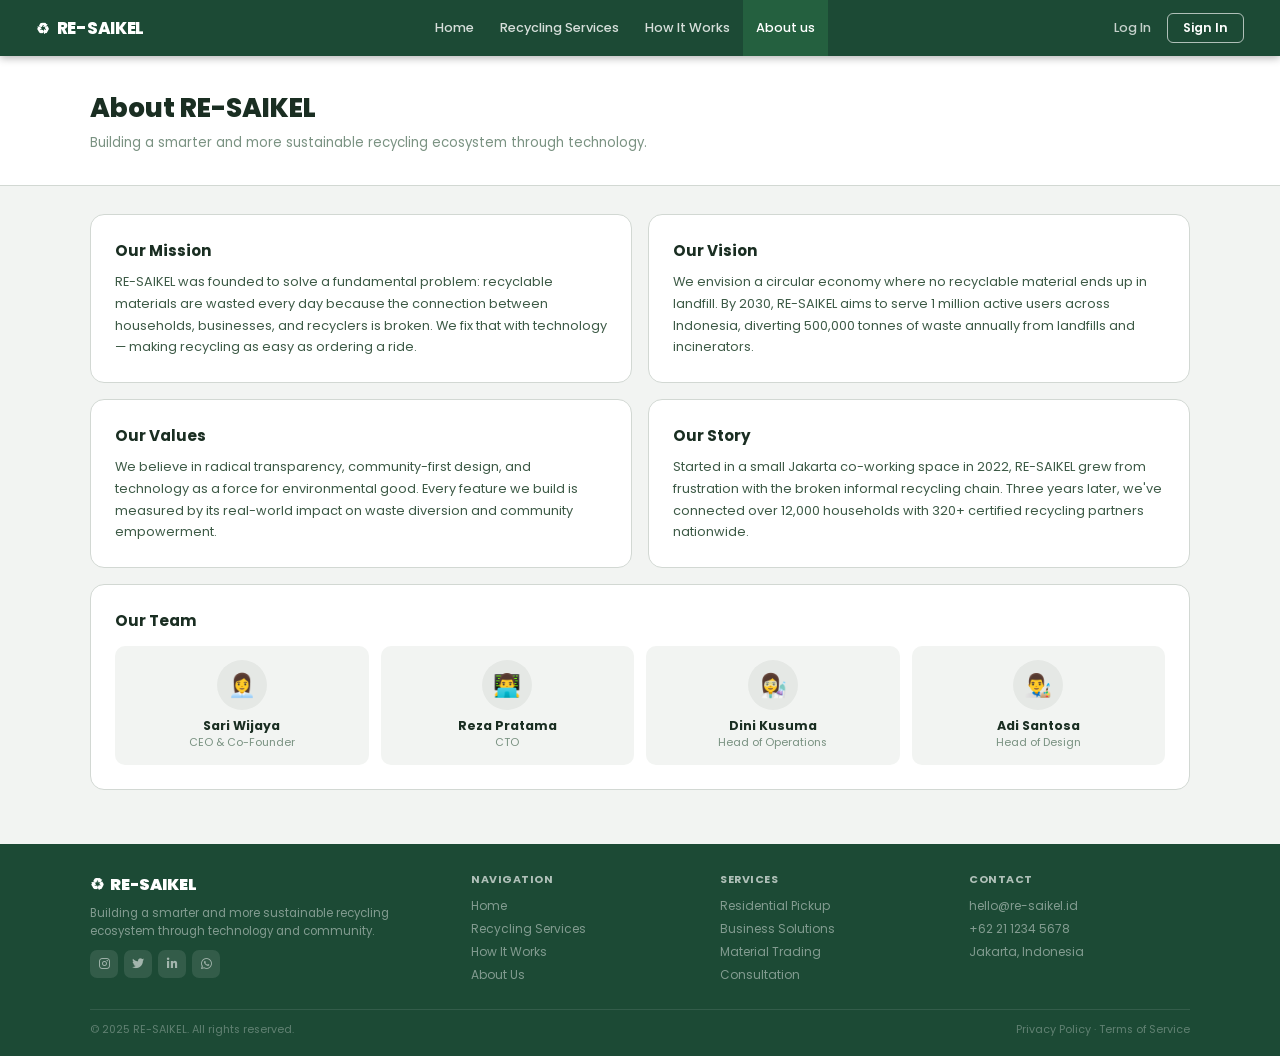
==== about.html @ 3633d8d9 "all pages" ====
<!DOCTYPE html>
<html lang="en">
<head>
  <meta charset="UTF-8">
  <meta name="viewport" content="width=device-width, initial-scale=1.0">
  <title>RE-SAIKEL – About Us</title>
  <link href="https://fonts.googleapis.com/css2?family=Poppins:wght@300;400;500;600;700;800;900&display=swap" rel="stylesheet">
  <link rel="stylesheet" href="https://cdnjs.cloudflare.com/ajax/libs/font-awesome/6.5.0/css/all.min.css">
  <link rel="stylesheet" href="style.css">
</head>
<body data-page="about">

  <nav>
    <a class="nav-brand" href="index.html"><span class="ico">♻</span> RE-SAIKEL</a>
    <div class="nav-center">
      <a href="index.html"        id="nl-home">Home</a>
      <a href="services.html"     id="nl-services">Recycling Services</a>
      <a href="how-it-works.html" id="nl-how">How It Works</a>
      <a href="about.html"        id="nl-about">About us</a>
    </div>
    <div class="nav-right">
      <a href="#" class="login">Log In</a>
      <a href="#" class="signin">Sign In</a>
    </div>
  </nav>

  <main class="page-shell">

    <div class="page-hero">
      <div class="page-hero-inner">
        <h1>About RE-SAIKEL</h1>
        <p>Building a smarter and more sustainable recycling ecosystem through technology.</p>
      </div>
    </div>

    <div style="background:var(--grey-bg);padding:28px 40px;">
      <div class="about-grid container">

        <div class="about-card sr">
          <h3>Our Mission</h3>
          <p>RE-SAIKEL was founded to solve a fundamental problem: recyclable materials are wasted every day because the connection between households, businesses, and recyclers is broken. We fix that with technology — making recycling as easy as ordering a ride.</p>
        </div>

        <div class="about-card sr">
          <h3>Our Vision</h3>
          <p>We envision a circular economy where no recyclable material ends up in landfill. By 2030, RE-SAIKEL aims to serve 1 million active users across Indonesia, diverting 500,000 tonnes of waste annually from landfills and incinerators.</p>
        </div>

        <div class="about-card sr">
          <h3>Our Values</h3>
          <p>We believe in radical transparency, community-first design, and technology as a force for environmental good. Every feature we build is measured by its real-world impact on waste diversion and community empowerment.</p>
        </div>

        <div class="about-card sr">
          <h3>Our Story</h3>
          <p>Started in a small Jakarta co-working space in 2022, RE-SAIKEL grew from frustration with the broken informal recycling chain. Three years later, we've connected over 12,000 households with 320+ certified recycling partners nationwide.</p>
        </div>

        <div class="about-card about-full sr">
          <h3>Our Team</h3>
          <div class="team-grid">
            <div class="team-card">
              <div class="team-av">👩‍💼</div>
              <div class="team-name">Sari Wijaya</div>
              <div class="team-role">CEO & Co-Founder</div>
            </div>
            <div class="team-card">
              <div class="team-av">👨‍💻</div>
              <div class="team-name">Reza Pratama</div>
              <div class="team-role">CTO</div>
            </div>
            <div class="team-card">
              <div class="team-av">👩‍🔬</div>
              <div class="team-name">Dini Kusuma</div>
              <div class="team-role">Head of Operations</div>
            </div>
            <div class="team-card">
              <div class="team-av">👨‍🎨</div>
              <div class="team-name">Adi Santosa</div>
              <div class="team-role">Head of Design</div>
            </div>
          </div>
        </div>

      </div>
    </div>

  </main>

  <footer>
    <div class="ft-inner">
      <div class="ft-brand">
        <div class="logo"><span>♻</span> RE-SAIKEL</div>
        <p>Building a smarter and more sustainable recycling ecosystem through technology and community.</p>
        <div class="ft-social">
          <a href="#"><i class="fab fa-instagram"></i></a>
          <a href="#"><i class="fab fa-twitter"></i></a>
          <a href="#"><i class="fab fa-linkedin-in"></i></a>
          <a href="#"><i class="fab fa-whatsapp"></i></a>
        </div>
      </div>
      <div class="ft-col">
        <h4>Navigation</h4>
        <a href="index.html">Home</a>
        <a href="services.html">Recycling Services</a>
        <a href="how-it-works.html">How It Works</a>
        <a href="about.html">About Us</a>
      </div>
      <div class="ft-col">
        <h4>Services</h4>
        <a href="services.html">Residential Pickup</a>
        <a href="services.html">Business Solutions</a>
        <a href="marketplace.html">Material Trading</a>
        <a href="services.html">Consultation</a>
      </div>
      <div class="ft-col">
        <h4>Contact</h4>
        <a href="#">hello@re-saikel.id</a>
        <a href="#">+62 21 1234 5678</a>
        <a href="#">Jakarta, Indonesia</a>
      </div>
    </div>
    <div class="ft-bottom">
      <span>© 2025 RE-SAIKEL. All rights reserved.</span>
      <span>Privacy Policy · Terms of Service</span>
    </div>
  </footer>

  <div class="toast" id="toast"><i class="fas fa-check-circle"></i><span id="toastTxt"></span></div>
  <script src="script.js"></script>
</body>
</html>
---- style.css ----
:root {
  --nav:         #1c4a35;
  --nav-hover:   #24603f;
  --green:       #1c5c3a;
  --green-btn:   #1c5c3a;
  --green-mid:   #2e8b57;
  --green-light: #e6f2ec;
  --white:       #ffffff;
  --grey-bg:     #f2f4f2;
  --grey-card:   #e5e8e5;
  --grey-border: #d2d8d3;
  --text:        #1a2e22;
  --text-mid:    #3d5a46;
  --text-light:  #7a9282;
  --shadow-sm:   0 1px 5px rgba(0,0,0,.07);
  --shadow-md:   0 4px 18px rgba(0,0,0,.11);
  --r:           10px;
  --r-lg:        14px;
}


* { margin: 0; padding: 0; box-sizing: border-box; }
html { scroll-behavior: smooth; }
body {
  font-family: 'Poppins', sans-serif;
  background: var(--grey-bg);
  color: var(--text);
  overflow-x: hidden;
}

nav {
  position: fixed;
  top: 0; left: 0; right: 0;
  z-index: 500;
  background: var(--nav);
  height: 56px;
  display: flex;
  align-items: center;
  padding: 0 36px;
  justify-content: space-between;
  box-shadow: 0 2px 8px rgba(0,0,0,.3);
}

.nav-brand {
  display: flex;
  align-items: center;
  gap: 8px;
  color: white;
  font-weight: 800;
  font-size: 1.05rem;
  text-decoration: none;
  letter-spacing: -.3px;
  flex-shrink: 0;
}
.nav-brand .ico { font-size: .95rem; }

.nav-center { display: flex; align-items: center; }
.nav-center a {
  color: rgba(255,255,255,.82);
  text-decoration: none;
  font-size: .8rem;
  font-weight: 500;
  padding: 0 13px;
  height: 56px;
  display: flex;
  align-items: center;
  transition: background .15s;
  white-space: nowrap;
}
.nav-center a:hover,
.nav-center a.active { background: var(--nav-hover); color: white; }

.nav-right { display: flex; align-items: center; gap: 8px; flex-shrink: 0; }
.nav-right .login {
  color: rgba(255,255,255,.75);
  font-size: .8rem;
  font-weight: 500;
  text-decoration: none;
  padding: 0 8px;
}
.nav-right .signin {
  border: 1.5px solid rgba(255,255,255,.65);
  color: white;
  padding: 5px 15px;
  border-radius: 6px;
  font-size: .78rem;
  font-weight: 600;
  text-decoration: none;
  transition: background .15s;
  cursor: pointer;
  background: transparent;
  font-family: 'Poppins', sans-serif;
}
.nav-right .signin:hover { background: rgba(255,255,255,.15); }

.page-shell {
  padding-top: 56px;
  min-height: calc(100vh - 56px);
}


.container { max-width: 1100px; margin: 0 auto; }
.section-pad { padding: 40px 40px; }
.section-pad-sm { padding: 28px 40px; }
.sec-title { font-size: 1.2rem; font-weight: 800; color: var(--text); margin-bottom: 4px; }
.sec-sub   { font-size: .8rem; color: var(--text-light); margin-bottom: 24px; }
.green-title { color: var(--green-mid); }
.text-center { text-align: center; }

.btn-dark {
  background: var(--green-btn);
  color: white;
  padding: 10px 22px;
  border-radius: 6px;
  font-weight: 700;
  font-size: .8rem;
  text-decoration: none;
  border: none;
  cursor: pointer;
  font-family: 'Poppins', sans-serif;
  transition: background .15s;
  display: inline-flex;
  align-items: center;
  gap: 7px;
}
.btn-dark:hover { background: #153d27; }

.btn-outline {
  background: transparent;
  color: var(--text);
  padding: 10px 20px;
  border-radius: 6px;
  font-weight: 600;
  font-size: .8rem;
  text-decoration: none;
  border: 1.5px solid var(--grey-border);
  cursor: pointer;
  font-family: 'Poppins', sans-serif;
  transition: border-color .15s, background .15s;
  display: inline-flex;
  align-items: center;
  gap: 7px;
}
.btn-outline:hover { border-color: var(--green-mid); background: var(--green-light); }

.sr { opacity: 0; transform: translateY(18px); transition: opacity .5s ease, transform .5s ease; }
.sr.vis { opacity: 1; transform: none; }

.page-hero {
  background: white;
  border-bottom: 1px solid var(--grey-border);
  padding: 32px 40px;
}
.page-hero-inner { max-width: 1100px; margin: 0 auto; }
.page-hero h1 { font-size: 1.65rem; font-weight: 800; color: var(--text); margin-bottom: 5px; }
.page-hero p  { font-size: .83rem; color: var(--text-light); }

.toast {
  position: fixed;
  bottom: 22px; right: 22px;
  z-index: 999;
  background: var(--green-btn);
  color: white;
  padding: 11px 16px;
  border-radius: 9px;
  font-size: .8rem;
  font-weight: 600;
  box-shadow: var(--shadow-md);
  display: flex;
  align-items: center;
  gap: 7px;
  opacity: 0;
  transform: translateY(14px);
  pointer-events: none;
  transition: .3s;
}
.toast.show { opacity: 1; transform: none; }

footer {
  background: var(--nav);
  padding: 28px 40px 18px;
}
.ft-inner {
  max-width: 1100px;
  margin: 0 auto;
  display: grid;
  grid-template-columns: 1.6fr 1fr 1fr 1fr;
  gap: 28px;
}
.ft-brand .logo {
  color: white;
  font-weight: 900;
  font-size: 1rem;
  display: flex;
  align-items: center;
  gap: 6px;
  margin-bottom: 7px;
}
.ft-brand p { font-size: .72rem; color: rgba(255,255,255,.45); line-height: 1.6; }
.ft-social { display: flex; gap: 6px; margin-top: 9px; }
.ft-social a {
  width: 28px; height: 28px;
  background: rgba(255,255,255,.1);
  border-radius: 7px;
  display: flex; align-items: center; justify-content: center;
  color: rgba(255,255,255,.55);
  text-decoration: none;
  font-size: .75rem;
  transition: .15s;
}
.ft-social a:hover { background: var(--green-mid); color: white; }
.ft-col h4 {
  color: rgba(255,255,255,.65);
  font-size: .68rem;
  font-weight: 700;
  text-transform: uppercase;
  letter-spacing: .5px;
  margin-bottom: 9px;
}
.ft-col a {
  display: block;
  color: rgba(255,255,255,.45);
  font-size: .75rem;
  text-decoration: none;
  margin-bottom: 5px;
  transition: color .15s;
}
.ft-col a:hover { color: white; }
.ft-bottom {
  max-width: 1100px;
  margin: 20px auto 0;
  border-top: 1px solid rgba(255,255,255,.1);
  padding-top: 12px;
  display: flex;
  justify-content: space-between;
  font-size: .68rem;
  color: rgba(255,255,255,.3);
}

.hero-wrap { background: white; border-bottom: 1px solid var(--grey-border); }
.hero {
  max-width: 1100px;
  margin: 0 auto;
  padding: 48px 40px;
  display: grid;
  grid-template-columns: 1fr 380px;
  gap: 48px;
  align-items: center;
}
.hero-tag {
  display: inline-block;
  background: var(--green-light);
  color: var(--green-mid);
  font-size: .68rem;
  font-weight: 700;
  letter-spacing: .7px;
  text-transform: uppercase;
  padding: 3px 11px;
  border-radius: 50px;
  margin-bottom: 12px;
}
.hero h1 {
  font-size: 2.2rem;
  font-weight: 900;
  color: var(--text);
  line-height: 1.08;
  letter-spacing: -.8px;
  margin-bottom: 11px;
}
.hero p { font-size: .86rem; color: var(--text-mid); line-height: 1.65; margin-bottom: 22px; max-width: 400px; }
.hero-btns { display: flex; gap: 10px; flex-wrap: wrap; }
.hero-img img { width: 100%; border-radius: var(--r-lg); height: 250px; object-fit: cover; display: block; box-shadow: var(--shadow-md); }

.impact-strip { background: white; border-bottom: 1px solid var(--grey-border); }
.impact-strip-inner { max-width: 1100px; margin: 0 auto; padding: 32px 40px; }
.impact-label { font-size: 1rem; font-weight: 800; color: var(--green-mid); text-align: center; margin-bottom: 24px; }
.impact-cols { display: grid; grid-template-columns: repeat(3,1fr); gap: 24px; }
.impact-item { display: flex; align-items: flex-start; gap: 12px; }
.impact-ico { font-size: 1.3rem; flex-shrink: 0; margin-top: 1px; }
.impact-item h4 { font-weight: 700; font-size: .85rem; color: var(--text); margin-bottom: 4px; }
.impact-item p  { font-size: .76rem; color: var(--text-light); line-height: 1.55; }


.stats-banner { background: var(--nav); padding: 28px 40px; }
.stats-inner { max-width: 1100px; margin: 0 auto; display: grid; grid-template-columns: repeat(4,1fr); gap: 20px; text-align: center; }
.stat-num { font-size: 1.9rem; font-weight: 900; color: white; }
.stat-lbl { font-size: .68rem; color: rgba(255,255,255,.5); letter-spacing: .5px; text-transform: uppercase; margin-top: 2px; }


.cs-wrap { max-width: 1100px; margin: 0 auto; padding: 40px 40px; }
.cs-label { font-size: 1rem; font-weight: 800; color: var(--green-mid); text-align: center; margin-bottom: 20px; }
.cs-grid { display: grid; grid-template-columns: repeat(3,1fr); gap: 14px; }
.cs-card {
  background: white;
  border: 1.5px solid var(--grey-border);
  border-radius: var(--r-lg);
  overflow: hidden;
  cursor: pointer;
  transition: box-shadow .2s, border-color .2s;
}
.cs-card:hover { box-shadow: var(--shadow-md); border-color: var(--green-mid); }
.cs-img { background: var(--grey-card); height: 100px; display: flex; align-items: center; justify-content: center; font-size: 2.6rem; }
.cs-body { padding: 14px 15px; }
.cs-body h4 { font-weight: 700; font-size: .85rem; color: var(--text); margin-bottom: 5px; }
.cs-body p  { font-size: .74rem; color: var(--text-light); line-height: 1.5; }

.hiw-preview { max-width: 1100px; margin: 0 auto; padding: 40px 40px 48px; }
.hiw-grid { display: grid; grid-template-columns: repeat(4,1fr); gap: 12px; }
.hiw-card {
  background: white;
  border: 1.5px solid var(--grey-border);
  border-radius: var(--r-lg);
  padding: 18px 14px;
  text-align: center;
  transition: box-shadow .2s;
}
.hiw-card:hover { box-shadow: var(--shadow-md); }
.hiw-num {
  width: 36px; height: 36px;
  border-radius: 50%;
  background: var(--green-btn);
  color: white;
  font-weight: 800;
  font-size: .88rem;
  display: flex; align-items: center; justify-content: center;
  margin: 0 auto 9px;
}
.hiw-card h4 { font-weight: 700; font-size: .82rem; color: var(--text); margin-bottom: 5px; }
.hiw-card p  { font-size: .73rem; color: var(--text-light); line-height: 1.5; }

.t-wrap { max-width: 1100px; margin: 0 auto; padding: 40px 40px 48px; }
.t-grid { display: grid; grid-template-columns: repeat(3,1fr); gap: 14px; }
.t-card { background: white; border: 1.5px solid var(--grey-border); border-radius: var(--r-lg); padding: 18px; }
.t-stars { color: #e8a020; font-size: .82rem; margin-bottom: 7px; }
.t-text  { font-size: .78rem; color: var(--text-mid); line-height: 1.6; margin-bottom: 12px; font-style: italic; }
.t-author { display: flex; align-items: center; gap: 9px; }
.t-av    { width: 34px; height: 34px; border-radius: 50%; background: var(--grey-card); display: flex; align-items: center; justify-content: center; font-size: .85rem; flex-shrink: 0; }
.t-name  { font-weight: 700; font-size: .78rem; color: var(--text); }
.t-role  { font-size: .68rem; color: var(--text-light); }

.svc-grid { display: grid; grid-template-columns: repeat(3,1fr); gap: 14px; }
.svc-card {
  background: white;
  border: 1.5px solid var(--grey-border);
  border-radius: var(--r-lg);
  overflow: hidden;
  transition: box-shadow .2s, border-color .2s;
}
.svc-card:hover { box-shadow: var(--shadow-md); border-color: var(--green-mid); }
.svc-img  { background: var(--grey-card); height: 110px; display: flex; align-items: center; justify-content: center; font-size: 2.8rem; }
.svc-body { padding: 16px; }
.svc-tag  {
  display: inline-block;
  background: var(--green-light);
  color: var(--green-mid);
  font-size: .62rem;
  font-weight: 700;
  padding: 2px 9px;
  border-radius: 50px;
  margin-bottom: 7px;
  letter-spacing: .3px;
  text-transform: uppercase;
}
.svc-body h4 { font-weight: 700; font-size: .88rem; color: var(--text); margin-bottom: 5px; }
.svc-body p  { font-size: .76rem; color: var(--text-light); line-height: 1.55; margin-bottom: 11px; }
.svc-price   { font-weight: 800; color: var(--green-mid); font-size: .84rem; }

.hiw-full { max-width: 760px; margin: 0 auto; }
.hiw-step {
  display: grid;
  grid-template-columns: 52px 1fr;
  gap: 18px;
  background: white;
  border-radius: var(--r-lg);
  padding: 22px;
  border: 1.5px solid var(--grey-border);
  margin-bottom: 12px;
  transition: box-shadow .2s;
}
.hiw-step:hover { box-shadow: var(--shadow-md); }
.hiw-step-n {
  width: 44px; height: 44px;
  border-radius: 50%;
  background: var(--green-btn);
  color: white;
  font-weight: 900;
  font-size: 1.1rem;
  display: flex; align-items: center; justify-content: center;
  flex-shrink: 0;
}
.hiw-step-ico  { font-size: 1.3rem; color: var(--green-mid); margin-bottom: 4px; }
.hiw-step-body h4 { font-weight: 700; font-size: .9rem; color: var(--text); margin-bottom: 6px; }
.hiw-step-body p  { font-size: .8rem; color: var(--text-light); line-height: 1.6; }

.booking-layout {
  max-width: 1100px;
  margin: 0 auto;
  padding: 28px 40px;
  display: grid;
  grid-template-columns: 1fr 310px;
  gap: 20px;
  align-items: start;
}

.b-step {
  background: white;
  border: 1.5px solid var(--grey-border);
  border-radius: var(--r-lg);
  padding: 18px 20px;
  margin-bottom: 12px;
}
.b-step-hd { display: flex; align-items: center; gap: 9px; margin-bottom: 14px; }
.b-step-n {
  width: 24px; height: 24px;
  border-radius: 50%;
  background: var(--green-btn);
  color: white;
  font-size: .7rem;
  font-weight: 800;
  display: flex; align-items: center; justify-content: center;
  flex-shrink: 0;
}
.b-step-hd h3    { font-weight: 700; font-size: .82rem; color: var(--text); text-transform: uppercase; letter-spacing: .4px; }
.b-step-hd .step-lbl { font-size: .68rem; color: var(--text-light); margin-left: 2px; }

.loc-row { display: flex; gap: 8px; align-items: center; }
.loc-input-wrap {
  flex: 1;
  display: flex; align-items: center; gap: 7px;
  background: var(--grey-bg);
  border: 1.5px solid var(--grey-border);
  border-radius: 7px;
  padding: 8px 11px;
}
.loc-input-wrap input {
  border: none; background: transparent;
  font-family: 'Poppins', sans-serif;
  font-size: .78rem; color: var(--text);
  outline: none; width: 100%;
}
.loc-input-wrap i { color: var(--text-light); font-size: .75rem; flex-shrink: 0; }
.btn-loc {
  background: var(--green-btn);
  color: white;
  padding: 8px 13px;
  border-radius: 7px;
  font-size: .72rem;
  font-weight: 600;
  border: none;
  cursor: pointer;
  font-family: 'Poppins', sans-serif;
  display: flex; align-items: center; gap: 5px;
  white-space: nowrap;
}
.btn-loc:hover { background: #153d27; }
.map-box {
  background: var(--grey-card);
  border-radius: var(--r);
  height: 120px;
  margin-top: 10px;
  display: flex; align-items: center; justify-content: center;
  font-size: 2rem; color: var(--text-light);
  border: 1px solid var(--grey-border);
  position: relative;
}
.map-pin { position: absolute; top: 50%; left: 50%; transform: translate(-50%,-60%); font-size: 1.6rem; }
.map-lbl { position: absolute; bottom: 7px; left: 10px; font-size: .65rem; color: var(--text-light); font-weight: 600; }

.wtype-grid { display: grid; grid-template-columns: repeat(3,1fr); gap: 9px; }
.wtype-card {
  background: var(--grey-bg);
  border: 2px solid var(--grey-border);
  border-radius: var(--r);
  padding: 11px 9px;
  cursor: pointer; text-align: center;
  transition: border-color .15s, background .15s;
}
.wtype-card:hover,
.wtype-card.sel { border-color: var(--green-mid); background: var(--green-light); }
.wtype-ico  { font-size: 1.5rem; margin-bottom: 5px; }
.wtype-name { font-weight: 700; font-size: .72rem; color: var(--text); margin-bottom: 2px; }
.wtype-desc { font-size: .62rem; color: var(--text-light); line-height: 1.35; }

.cal-row { display: flex; gap: 10px; }
.cal-box {
  flex: 1;
  background: var(--grey-bg);
  border: 1.5px solid var(--grey-border);
  border-radius: var(--r);
  padding: 11px;
}
.cal-hd { font-weight: 700; font-size: .76rem; color: var(--text); text-align: center; margin-bottom: 9px; text-transform: uppercase; letter-spacing: .3px; }
.cal-grid { display: grid; grid-template-columns: repeat(7,1fr); gap: 2px; text-align: center; }
.cal-dow { font-size: .59rem; color: var(--text-light); font-weight: 600; padding: 2px 0; }
.cal-day { font-size: .7rem; padding: 5px 2px; border-radius: 5px; cursor: pointer; transition: background .12s, color .12s; }
.cal-day:hover:not(.empty):not(.past) { background: var(--green-light); color: var(--green); }
.cal-day.sel   { background: var(--green-btn); color: white; font-weight: 700; }
.cal-day.today { font-weight: 700; color: var(--green-mid); }
.cal-day.past  { color: var(--grey-border); cursor: default; }
.cal-day.empty { cursor: default; }
.time-box {
  width: 120px;
  background: var(--grey-bg);
  border: 1.5px solid var(--grey-border);
  border-radius: var(--r);
  padding: 11px;
  overflow-y: auto;
  max-height: 175px;
}
.time-slot { padding: 6px 9px; border-radius: 6px; font-size: .75rem; font-weight: 500; cursor: pointer; transition: background .12s; margin-bottom: 3px; }
.time-slot:hover,
.time-slot.sel { background: var(--green-btn); color: white; }

.partner-grid { display: grid; grid-template-columns: repeat(3,1fr); gap: 9px; margin-bottom: 8px; }
.partner-card {
  background: var(--grey-card);
  border: 2px solid var(--grey-border);
  border-radius: var(--r);
  padding: 12px 9px; text-align: center; cursor: pointer;
  transition: border-color .15s, background .15s;
}
.partner-card:hover,
.partner-card.sel { border-color: var(--green-mid); background: var(--green-light); }
.partner-ico    { font-size: 1.6rem; margin-bottom: 5px; }
.partner-name   { font-weight: 700; font-size: .72rem; color: var(--text); }
.partner-rating { font-size: .64rem; color: #e8a020; margin: 2px 0; }
.partner-dist   { font-size: .62rem; color: var(--text-light); }


.sum-box {
  background: white;
  border: 1.5px solid var(--grey-border);
  border-radius: var(--r-lg);
  padding: 18px;
  position: sticky;
  top: 68px;
}
.sum-box h3 {
  font-weight: 700; font-size: .84rem; color: var(--text);
  margin-bottom: 12px; padding-bottom: 10px;
  border-bottom: 1px solid var(--grey-border);
}
.sum-row { display: flex; justify-content: space-between; align-items: flex-start; gap: 8px; margin-bottom: 8px; }
.sum-row .lbl { font-size: .72rem; color: var(--text-light); }
.sum-row .val { font-size: .72rem; font-weight: 600; color: var(--text); text-align: right; max-width: 140px; }
hr.sum-divider { border: none; border-top: 1px solid var(--grey-border); margin: 10px 0; }
.sum-total .lbl { font-weight: 700; font-size: .78rem; color: var(--text); }
.sum-total .val { font-weight: 800; font-size: .86rem; color: var(--green-mid); }
.book-btns { display: flex; flex-direction: column; gap: 7px; margin-top: 14px; }
.btn-confirm {
  background: var(--green-btn); color: white;
  padding: 10px; border-radius: 7px;
  font-weight: 700; font-size: .78rem;
  border: none; cursor: pointer;
  font-family: 'Poppins', sans-serif;
  transition: background .15s; width: 100%;
  text-transform: uppercase; letter-spacing: .3px;
}
.btn-confirm:hover { background: #153d27; }
.btn-save {
  background: transparent; color: var(--text-mid);
  padding: 8px; border-radius: 7px;
  font-weight: 600; font-size: .74rem;
  border: 1.5px solid var(--grey-border);
  cursor: pointer; font-family: 'Poppins', sans-serif;
  transition: border-color .15s; width: 100%;
  text-transform: uppercase; letter-spacing: .3px;
}
.btn-save:hover { border-color: var(--green-mid); }


.mkt-layout {
  max-width: 1100px; margin: 0 auto;
  padding: 28px 40px;
  display: grid;
  grid-template-columns: 185px 1fr;
  gap: 18px;
}
.mkt-filter {
  background: white; border: 1.5px solid var(--grey-border);
  border-radius: var(--r-lg); padding: 16px;
  align-self: start; position: sticky; top: 68px;
}
.mkt-filter h4   { font-weight: 700; font-size: .74rem; color: var(--text); text-transform: uppercase; letter-spacing: .4px; margin-bottom: 9px; }
.filter-sub      { font-size: .68rem; color: var(--text-light); font-weight: 700; text-transform: uppercase; letter-spacing: .3px; margin: 10px 0 6px; }
.filter-group label { display: flex; align-items: center; gap: 7px; font-size: .76rem; color: var(--text-mid); cursor: pointer; margin-bottom: 4px; }
.filter-group input[type=checkbox] { accent-color: var(--green-mid); }
.mkt-grid { display: grid; grid-template-columns: repeat(3,1fr); gap: 13px; }
.mkt-card { background: white; border: 1.5px solid var(--grey-border); border-radius: var(--r-lg); overflow: hidden; transition: box-shadow .2s, border-color .2s; }
.mkt-card:hover { box-shadow: var(--shadow-md); border-color: var(--green-mid); }
.mkt-img   { background: var(--grey-card); height: 110px; display: flex; align-items: center; justify-content: center; font-size: 2.8rem; position: relative; }
.mkt-badge { position: absolute; top: 8px; left: 8px; background: var(--green-btn); color: white; font-size: .58rem; font-weight: 700; padding: 2px 8px; border-radius: 50px; }
.mkt-body  { padding: 13px; }
.mkt-title { font-weight: 700; font-size: .82rem; color: var(--text); margin-bottom: 4px; }
.mkt-meta  { display: flex; align-items: center; justify-content: space-between; margin-bottom: 9px; }
.mkt-price { font-weight: 800; color: var(--green-mid); font-size: .84rem; }
.mkt-rating{ font-size: .7rem; color: #e8a020; }
.mkt-buy   { width: 100%; padding: 7px; border-radius: 6px; border: none; background: var(--green-btn); color: white; font-weight: 700; font-size: .75rem; cursor: pointer; font-family: 'Poppins', sans-serif; transition: background .15s; }
.mkt-buy:hover { background: #153d27; }


.about-grid { display: grid; grid-template-columns: 1fr 1fr; gap: 16px; max-width: 1100px; margin: 0 auto; }
.about-card { background: white; border: 1.5px solid var(--grey-border); border-radius: var(--r-lg); padding: 24px; }
.about-card h3 { font-weight: 700; font-size: .95rem; color: var(--text); margin-bottom: 9px; }
.about-card p  { font-size: .8rem; color: var(--text-mid); line-height: 1.7; }
.about-full    { grid-column: 1 / -1; }
.team-grid { display: grid; grid-template-columns: repeat(4,1fr); gap: 12px; margin-top: 14px; }
.team-card { background: var(--grey-bg); border-radius: var(--r); padding: 14px; text-align: center; }
.team-av   { width: 50px; height: 50px; border-radius: 50%; background: var(--grey-card); display: flex; align-items: center; justify-content: center; font-size: 1.4rem; margin: 0 auto 7px; }
.team-name { font-weight: 700; font-size: .78rem; color: var(--text); }
.team-role { font-size: .68rem; color: var(--text-light); }


@media (max-width: 960px) {
  .hero { grid-template-columns: 1fr; }
  .hero-img { display: none; }
  .impact-cols, .cs-grid, .hiw-grid, .t-grid { grid-template-columns: 1fr 1fr; }
  .stats-inner  { grid-template-columns: 1fr 1fr; }
  .svc-grid     { grid-template-columns: 1fr 1fr; }
  .booking-layout { grid-template-columns: 1fr; }
  .booking-sidebar { display: none; }
  .wtype-grid, .partner-grid { grid-template-columns: 1fr 1fr; }
  .mkt-layout   { grid-template-columns: 1fr; }
  .mkt-filter   { display: none; }
  .mkt-grid     { grid-template-columns: 1fr 1fr; }
  .about-grid   { grid-template-columns: 1fr; }
  .team-grid    { grid-template-columns: 1fr 1fr; }
  .ft-inner     { grid-template-columns: 1fr 1fr; }
  .ft-bottom    { flex-direction: column; gap: 4px; }
  .booking-layout, .mkt-layout { padding-left: 20px; padding-right: 20px; }
}

@media (max-width: 620px) {
  .nav-center, .nav-right { display: none; }
  .cs-grid, .impact-cols, .hiw-grid, .t-grid,
  .svc-grid, .mkt-grid    { grid-template-columns: 1fr; }
  .stats-inner            { grid-template-columns: 1fr 1fr; }
  .wtype-grid             { grid-template-columns: 1fr; }
  .cal-row                { flex-direction: column; }
  .time-box               { width: 100%; max-height: 120px; }
  .hero, .impact-strip-inner, .cs-wrap, .hiw-preview,
  .t-wrap, .page-hero, footer { padding-left: 20px; padding-right: 20px; }
}
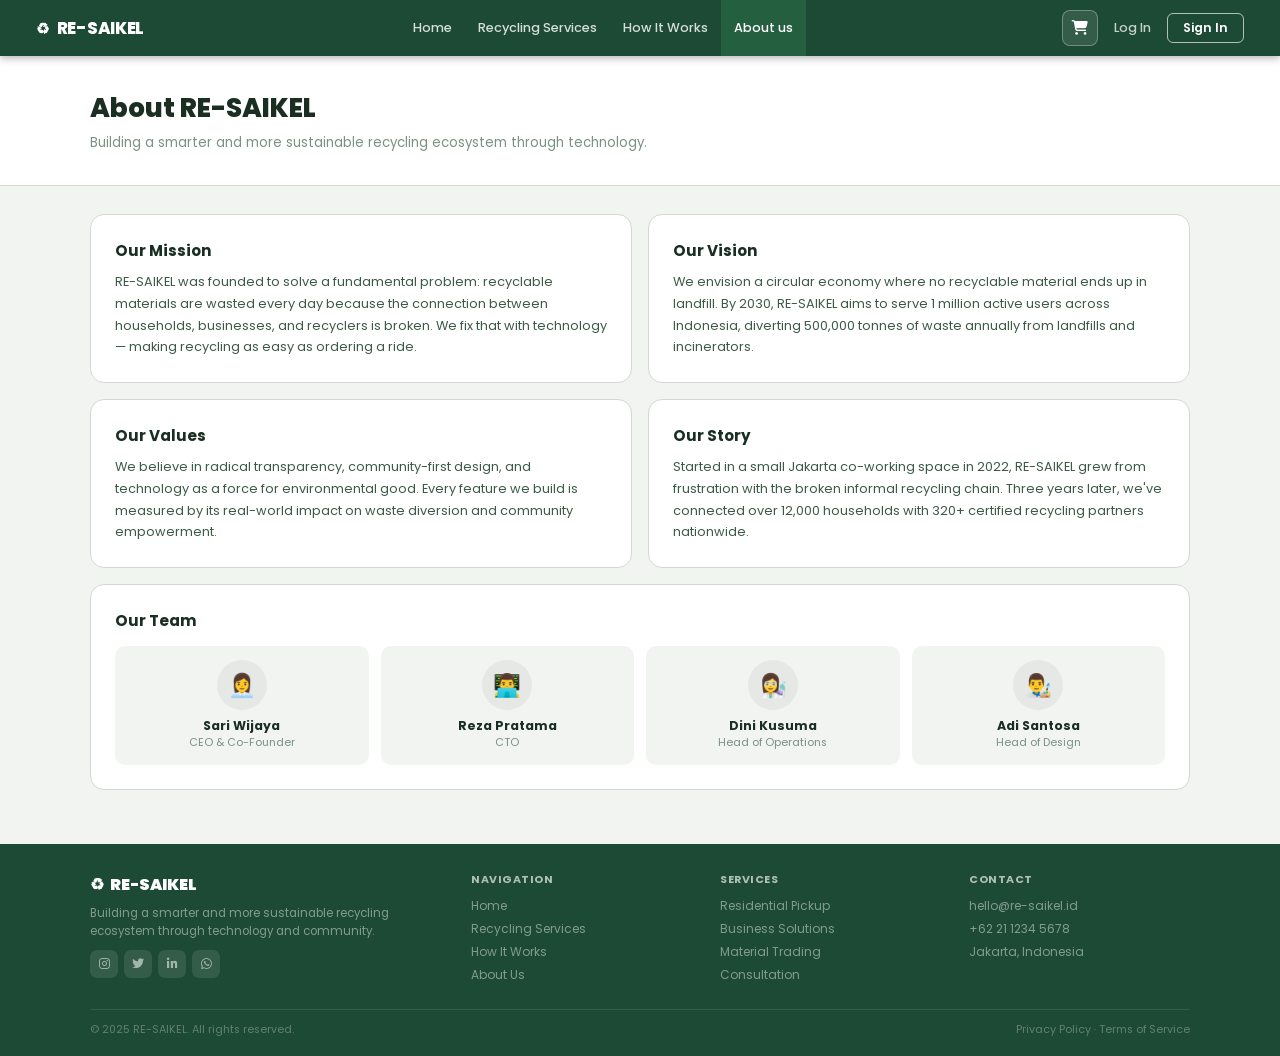
==== commit 76a69c81: "profile update, fix services" ====
--- a/about.html
+++ b/about.html
@@ -10,6 +10,7 @@
 </head>
 <body data-page="about">
 
+  <!-- ══ NAV ══ -->
   <nav>
     <a class="nav-brand" href="index.html"><span class="ico">♻</span> RE-SAIKEL</a>
     <div class="nav-center">
@@ -19,13 +20,78 @@
       <a href="about.html"        id="nl-about">About us</a>
     </div>
     <div class="nav-right">
-      <a href="#" class="login">Log In</a>
-      <a href="#" class="signin">Sign In</a>
+      <button class="nav-cart-btn" onclick="openCart()" title="View cart" aria-label="Cart">
+        <i class="fas fa-shopping-cart"></i>
+        <span class="cart-badge" id="cartBadge"></span>
+      </button>
+      <a href="#" class="login"  id="nav-login-btn"  onclick="openLogin();return false;">Log In</a>
+      <a href="#" class="signin" id="nav-signin-btn" onclick="openLogin();return false;">Sign In</a>
+      <div class="nav-user-chip" id="nav-user-chip" style="display:none;">
+        <a href="profile.html" style="text-decoration:none;display:flex;align-items:center;gap:7px;">
+          <div class="nav-user-avatar" id="nav-user-avatar">👤</div>
+          <span class="nav-user-name" id="nav-user-name">User</span>
+        </a>
+        <button class="nav-logout-btn" onclick="logout()">Logout</button>
+      </div>
     </div>
   </nav>
 
+  <!-- ══ LOGIN MODAL ══ -->
+  <div class="modal-overlay" id="loginModal" onclick="if(event.target===this)closeLogin()">
+    <div class="login-modal">
+      <div class="lm-header">
+        <div class="brand"><span>♻</span> RE-SAIKEL</div>
+        <button class="lm-close" onclick="closeLogin()">✕</button>
+      </div>
+      <div class="lm-body">
+        <div class="lm-title">Welcome back</div>
+        <div class="lm-sub">Sign in to access your cart and bookings.</div>
+        <form onsubmit="submitLogin(event)">
+          <div class="lm-field">
+            <label>Email address</label>
+            <input type="email" id="loginEmail" placeholder="you@example.com" autocomplete="email">
+          </div>
+          <div class="lm-field">
+            <label>Password</label>
+            <input type="password" id="loginPassword" placeholder="••••••••" autocomplete="current-password">
+          </div>
+          <div class="lm-error" id="loginError"></div>
+          <button type="submit" class="lm-submit">LOG IN</button>
+        </form>
+        <div class="lm-hint">
+          <strong>Test accounts:</strong><br>
+          dewi@resaikel.id / dewi123<br>
+          budi@resaikel.id / budi123<br>
+          admin@resaikel.id / admin123
+        </div>
+      </div>
+    </div>
+  </div>
+
+  <!-- ══ CART MODAL ══ -->
+  <div class="modal-overlay" id="cartModal" onclick="if(event.target===this)closeCart()">
+    <div class="cart-modal">
+      <div class="cm-header">
+        <div class="cm-title"><i class="fas fa-shopping-cart"></i> Your Cart</div>
+        <button class="cm-close" onclick="closeCart()">✕</button>
+      </div>
+      <div class="cm-body" id="cartItems"></div>
+      <div class="cm-footer">
+        <div class="cm-total-row">
+          <span class="cm-total-lbl">Total</span>
+          <span class="cm-total-val" id="cartTotal">Rp 0</span>
+        </div>
+        <div class="cm-actions">
+          <button class="cm-clear"    onclick="clearCart()">Clear Cart</button>
+          <button class="cm-checkout" onclick="checkoutCart()">Checkout →</button>
+        </div>
+      </div>
+    </div>
+  </div>
+
   <main class="page-shell">
 
+    <!-- Page Hero -->
     <div class="page-hero">
       <div class="page-hero-inner">
         <h1>About RE-SAIKEL</h1>
@@ -33,6 +99,7 @@
       </div>
     </div>
 
+    <!-- About Content -->
     <div style="background:var(--grey-bg);padding:28px 40px;">
       <div class="about-grid container">
 
@@ -62,7 +129,7 @@
             <div class="team-card">
               <div class="team-av">👩‍💼</div>
               <div class="team-name">Sari Wijaya</div>
-              <div class="team-role">CEO & Co-Founder</div>
+              <div class="team-role">CEO &amp; Co-Founder</div>
             </div>
             <div class="team-card">
               <div class="team-av">👨‍💻</div>
@@ -87,6 +154,7 @@
 
   </main>
 
+  <!-- ══ FOOTER ══ -->
   <footer>
     <div class="ft-inner">
       <div class="ft-brand">
@@ -129,4 +197,4 @@
   <div class="toast" id="toast"><i class="fas fa-check-circle"></i><span id="toastTxt"></span></div>
   <script src="script.js"></script>
 </body>
-</html>+</html>
--- a/style.css
+++ b/style.css
@@ -1,3 +1,9 @@
+/* ============================================================
+   RE-SAIKEL — style.css
+   Global styles, layout tokens, components, and page-specific
+   ============================================================ */
+
+/* ── DESIGN TOKENS ── */
 :root {
   --nav:         #1c4a35;
   --nav-hover:   #24603f;
@@ -18,7 +24,7 @@
   --r-lg:        14px;
 }
 
-
+/* ── RESET & BASE ── */
 * { margin: 0; padding: 0; box-sizing: border-box; }
 html { scroll-behavior: smooth; }
 body {
@@ -28,6 +34,7 @@
   overflow-x: hidden;
 }
 
+/* ── NAVIGATION ── */
 nav {
   position: fixed;
   top: 0; left: 0; right: 0;
@@ -93,12 +100,13 @@
 }
 .nav-right .signin:hover { background: rgba(255,255,255,.15); }
 
+/* ── PAGE SHELL ── */
 .page-shell {
   padding-top: 56px;
   min-height: calc(100vh - 56px);
 }
 
-
+/* ── LAYOUT UTILITIES ── */
 .container { max-width: 1100px; margin: 0 auto; }
 .section-pad { padding: 40px 40px; }
 .section-pad-sm { padding: 28px 40px; }
@@ -107,6 +115,7 @@
 .green-title { color: var(--green-mid); }
 .text-center { text-align: center; }
 
+/* ── BUTTONS ── */
 .btn-dark {
   background: var(--green-btn);
   color: white;
@@ -143,9 +152,11 @@
 }
 .btn-outline:hover { border-color: var(--green-mid); background: var(--green-light); }
 
+/* ── SCROLL REVEAL ── */
 .sr { opacity: 0; transform: translateY(18px); transition: opacity .5s ease, transform .5s ease; }
 .sr.vis { opacity: 1; transform: none; }
 
+/* ── PAGE HERO (inner pages) ── */
 .page-hero {
   background: white;
   border-bottom: 1px solid var(--grey-border);
@@ -155,6 +166,7 @@
 .page-hero h1 { font-size: 1.65rem; font-weight: 800; color: var(--text); margin-bottom: 5px; }
 .page-hero p  { font-size: .83rem; color: var(--text-light); }
 
+/* ── TOAST ── */
 .toast {
   position: fixed;
   bottom: 22px; right: 22px;
@@ -176,6 +188,7 @@
 }
 .toast.show { opacity: 1; transform: none; }
 
+/* ── FOOTER ── */
 footer {
   background: var(--nav);
   padding: 28px 40px 18px;
@@ -237,6 +250,11 @@
   color: rgba(255,255,255,.3);
 }
 
+/* ══════════════════════════════════════
+   HOME PAGE
+══════════════════════════════════════ */
+
+/* Hero */
 .hero-wrap { background: white; border-bottom: 1px solid var(--grey-border); }
 .hero {
   max-width: 1100px;
@@ -271,6 +289,7 @@
 .hero-btns { display: flex; gap: 10px; flex-wrap: wrap; }
 .hero-img img { width: 100%; border-radius: var(--r-lg); height: 250px; object-fit: cover; display: block; box-shadow: var(--shadow-md); }
 
+/* Impact strip */
 .impact-strip { background: white; border-bottom: 1px solid var(--grey-border); }
 .impact-strip-inner { max-width: 1100px; margin: 0 auto; padding: 32px 40px; }
 .impact-label { font-size: 1rem; font-weight: 800; color: var(--green-mid); text-align: center; margin-bottom: 24px; }
@@ -280,13 +299,13 @@
 .impact-item h4 { font-weight: 700; font-size: .85rem; color: var(--text); margin-bottom: 4px; }
 .impact-item p  { font-size: .76rem; color: var(--text-light); line-height: 1.55; }
 
-
+/* Stats banner */
 .stats-banner { background: var(--nav); padding: 28px 40px; }
 .stats-inner { max-width: 1100px; margin: 0 auto; display: grid; grid-template-columns: repeat(4,1fr); gap: 20px; text-align: center; }
 .stat-num { font-size: 1.9rem; font-weight: 900; color: white; }
 .stat-lbl { font-size: .68rem; color: rgba(255,255,255,.5); letter-spacing: .5px; text-transform: uppercase; margin-top: 2px; }
 
-
+/* Core services */
 .cs-wrap { max-width: 1100px; margin: 0 auto; padding: 40px 40px; }
 .cs-label { font-size: 1rem; font-weight: 800; color: var(--green-mid); text-align: center; margin-bottom: 20px; }
 .cs-grid { display: grid; grid-template-columns: repeat(3,1fr); gap: 14px; }
@@ -304,6 +323,7 @@
 .cs-body h4 { font-weight: 700; font-size: .85rem; color: var(--text); margin-bottom: 5px; }
 .cs-body p  { font-size: .74rem; color: var(--text-light); line-height: 1.5; }
 
+/* How It Works preview */
 .hiw-preview { max-width: 1100px; margin: 0 auto; padding: 40px 40px 48px; }
 .hiw-grid { display: grid; grid-template-columns: repeat(4,1fr); gap: 12px; }
 .hiw-card {
@@ -328,6 +348,7 @@
 .hiw-card h4 { font-weight: 700; font-size: .82rem; color: var(--text); margin-bottom: 5px; }
 .hiw-card p  { font-size: .73rem; color: var(--text-light); line-height: 1.5; }
 
+/* Testimonials */
 .t-wrap { max-width: 1100px; margin: 0 auto; padding: 40px 40px 48px; }
 .t-grid { display: grid; grid-template-columns: repeat(3,1fr); gap: 14px; }
 .t-card { background: white; border: 1.5px solid var(--grey-border); border-radius: var(--r-lg); padding: 18px; }
@@ -338,6 +359,9 @@
 .t-name  { font-weight: 700; font-size: .78rem; color: var(--text); }
 .t-role  { font-size: .68rem; color: var(--text-light); }
 
+/* ══════════════════════════════════════
+   SERVICES PAGE
+══════════════════════════════════════ */
 .svc-grid { display: grid; grid-template-columns: repeat(3,1fr); gap: 14px; }
 .svc-card {
   background: white;
@@ -365,6 +389,9 @@
 .svc-body p  { font-size: .76rem; color: var(--text-light); line-height: 1.55; margin-bottom: 11px; }
 .svc-price   { font-weight: 800; color: var(--green-mid); font-size: .84rem; }
 
+/* ══════════════════════════════════════
+   HOW IT WORKS PAGE
+══════════════════════════════════════ */
 .hiw-full { max-width: 760px; margin: 0 auto; }
 .hiw-step {
   display: grid;
@@ -392,6 +419,9 @@
 .hiw-step-body h4 { font-weight: 700; font-size: .9rem; color: var(--text); margin-bottom: 6px; }
 .hiw-step-body p  { font-size: .8rem; color: var(--text-light); line-height: 1.6; }
 
+/* ══════════════════════════════════════
+   BOOKING PAGE
+══════════════════════════════════════ */
 .booking-layout {
   max-width: 1100px;
   margin: 0 auto;
@@ -402,6 +432,7 @@
   align-items: start;
 }
 
+/* Step cards */
 .b-step {
   background: white;
   border: 1.5px solid var(--grey-border);
@@ -423,6 +454,7 @@
 .b-step-hd h3    { font-weight: 700; font-size: .82rem; color: var(--text); text-transform: uppercase; letter-spacing: .4px; }
 .b-step-hd .step-lbl { font-size: .68rem; color: var(--text-light); margin-left: 2px; }
 
+/* Location */
 .loc-row { display: flex; gap: 8px; align-items: center; }
 .loc-input-wrap {
   flex: 1;
@@ -466,6 +498,7 @@
 .map-pin { position: absolute; top: 50%; left: 50%; transform: translate(-50%,-60%); font-size: 1.6rem; }
 .map-lbl { position: absolute; bottom: 7px; left: 10px; font-size: .65rem; color: var(--text-light); font-weight: 600; }
 
+/* Waste types */
 .wtype-grid { display: grid; grid-template-columns: repeat(3,1fr); gap: 9px; }
 .wtype-card {
   background: var(--grey-bg);
@@ -481,6 +514,7 @@
 .wtype-name { font-weight: 700; font-size: .72rem; color: var(--text); margin-bottom: 2px; }
 .wtype-desc { font-size: .62rem; color: var(--text-light); line-height: 1.35; }
 
+/* Calendar */
 .cal-row { display: flex; gap: 10px; }
 .cal-box {
   flex: 1;
@@ -511,6 +545,7 @@
 .time-slot:hover,
 .time-slot.sel { background: var(--green-btn); color: white; }
 
+/* Partners */
 .partner-grid { display: grid; grid-template-columns: repeat(3,1fr); gap: 9px; margin-bottom: 8px; }
 .partner-card {
   background: var(--grey-card);
@@ -526,7 +561,7 @@
 .partner-rating { font-size: .64rem; color: #e8a020; margin: 2px 0; }
 .partner-dist   { font-size: .62rem; color: var(--text-light); }
 
-
+/* Booking summary sidebar */
 .sum-box {
   background: white;
   border: 1.5px solid var(--grey-border);
@@ -568,7 +603,9 @@
 }
 .btn-save:hover { border-color: var(--green-mid); }
 
-
+/* ══════════════════════════════════════
+   MARKETPLACE PAGE
+══════════════════════════════════════ */
 .mkt-layout {
   max-width: 1100px; margin: 0 auto;
   padding: 28px 40px;
@@ -598,7 +635,9 @@
 .mkt-buy   { width: 100%; padding: 7px; border-radius: 6px; border: none; background: var(--green-btn); color: white; font-weight: 700; font-size: .75rem; cursor: pointer; font-family: 'Poppins', sans-serif; transition: background .15s; }
 .mkt-buy:hover { background: #153d27; }
 
-
+/* ══════════════════════════════════════
+   ABOUT PAGE
+══════════════════════════════════════ */
 .about-grid { display: grid; grid-template-columns: 1fr 1fr; gap: 16px; max-width: 1100px; margin: 0 auto; }
 .about-card { background: white; border: 1.5px solid var(--grey-border); border-radius: var(--r-lg); padding: 24px; }
 .about-card h3 { font-weight: 700; font-size: .95rem; color: var(--text); margin-bottom: 9px; }
@@ -610,7 +649,9 @@
 .team-name { font-weight: 700; font-size: .78rem; color: var(--text); }
 .team-role { font-size: .68rem; color: var(--text-light); }
 
-
+/* ══════════════════════════════════════
+   RESPONSIVE
+══════════════════════════════════════ */
 @media (max-width: 960px) {
   .hero { grid-template-columns: 1fr; }
   .hero-img { display: none; }
@@ -640,4 +681,516 @@
   .time-box               { width: 100%; max-height: 120px; }
   .hero, .impact-strip-inner, .cs-wrap, .hiw-preview,
   .t-wrap, .page-hero, footer { padding-left: 20px; padding-right: 20px; }
-}+}
+
+/* ══════════════════════════════════════
+   AUTH & CART — added styles
+══════════════════════════════════════ */
+
+/* ── Nav: Cart Icon ── */
+.nav-cart-btn {
+  position: relative;
+  display: flex;
+  align-items: center;
+  justify-content: center;
+  width: 36px; height: 36px;
+  background: rgba(255,255,255,.1);
+  border: 1.5px solid rgba(255,255,255,.3);
+  border-radius: 8px;
+  color: white;
+  font-size: .9rem;
+  cursor: pointer;
+  transition: background .15s;
+  text-decoration: none;
+  flex-shrink: 0;
+}
+.nav-cart-btn:hover { background: rgba(255,255,255,.2); }
+.cart-badge {
+  position: absolute;
+  top: -6px; right: -6px;
+  background: #e8a020;
+  color: white;
+  font-size: .55rem;
+  font-weight: 800;
+  min-width: 16px; height: 16px;
+  border-radius: 8px;
+  display: none;
+  align-items: center;
+  justify-content: center;
+  padding: 0 3px;
+  line-height: 1;
+}
+
+/* ── Nav: User chip ── */
+.nav-user-chip {
+  display: none;
+  align-items: center;
+  gap: 7px;
+  background: rgba(255,255,255,.1);
+  border: 1.5px solid rgba(255,255,255,.25);
+  border-radius: 8px;
+  padding: 4px 10px 4px 6px;
+  cursor: pointer;
+  position: relative;
+}
+.nav-user-chip:hover { background: rgba(255,255,255,.18); }
+.nav-user-avatar {
+  width: 24px; height: 24px;
+  border-radius: 50%;
+  background: var(--green-mid);
+  display: flex; align-items: center; justify-content: center;
+  font-size: .75rem;
+}
+.nav-user-name { color: white; font-size: .78rem; font-weight: 600; }
+.nav-logout-btn {
+  background: rgba(255,255,255,.12);
+  border: none;
+  color: rgba(255,255,255,.7);
+  font-size: .65rem;
+  font-weight: 700;
+  padding: 2px 6px;
+  border-radius: 4px;
+  cursor: pointer;
+  font-family: 'Poppins', sans-serif;
+  text-transform: uppercase;
+  letter-spacing: .3px;
+  transition: background .15s;
+}
+.nav-logout-btn:hover { background: rgba(255,80,80,.3); color: white; }
+
+/* ── MODAL OVERLAY ── */
+.modal-overlay {
+  position: fixed;
+  inset: 0;
+  background: rgba(15,30,20,.55);
+  backdrop-filter: blur(4px);
+  z-index: 800;
+  display: none;
+  align-items: center;
+  justify-content: center;
+}
+.modal-overlay.open { display: flex; }
+
+/* ── LOGIN MODAL ── */
+.login-modal {
+  background: white;
+  border-radius: var(--r-lg);
+  width: 100%;
+  max-width: 380px;
+  box-shadow: 0 20px 60px rgba(0,0,0,.25);
+  overflow: hidden;
+  animation: modalIn .25s ease;
+}
+@keyframes modalIn {
+  from { opacity: 0; transform: translateY(-20px) scale(.97); }
+  to   { opacity: 1; transform: none; }
+}
+.lm-header {
+  background: var(--nav);
+  padding: 22px 24px 18px;
+  display: flex;
+  align-items: center;
+  justify-content: space-between;
+}
+.lm-header .brand { color: white; font-weight: 800; font-size: 1rem; display: flex; align-items: center; gap: 7px; }
+.lm-close {
+  background: rgba(255,255,255,.1);
+  border: none; cursor: pointer;
+  color: white; font-size: 1rem;
+  width: 28px; height: 28px;
+  border-radius: 6px;
+  display: flex; align-items: center; justify-content: center;
+  transition: background .15s;
+}
+.lm-close:hover { background: rgba(255,255,255,.25); }
+.lm-body { padding: 24px; }
+.lm-title { font-weight: 800; font-size: 1.05rem; color: var(--text); margin-bottom: 4px; }
+.lm-sub   { font-size: .76rem; color: var(--text-light); margin-bottom: 20px; }
+.lm-hint  { font-size: .72rem; color: var(--text-light); margin-top: 14px; background: var(--grey-bg); padding: 10px 12px; border-radius: 8px; line-height: 1.6; }
+.lm-hint strong { color: var(--text-mid); }
+.lm-field { margin-bottom: 14px; }
+.lm-field label { display: block; font-size: .75rem; font-weight: 600; color: var(--text-mid); margin-bottom: 5px; }
+.lm-field input {
+  width: 100%;
+  padding: 10px 12px;
+  border: 1.5px solid var(--grey-border);
+  border-radius: 8px;
+  font-family: 'Poppins', sans-serif;
+  font-size: .82rem;
+  color: var(--text);
+  outline: none;
+  transition: border-color .15s;
+}
+.lm-field input:focus { border-color: var(--green-mid); }
+.lm-error { font-size: .74rem; color: #c0392b; margin-bottom: 12px; min-height: 18px; font-weight: 600; }
+.lm-submit {
+  width: 100%;
+  background: var(--green-btn);
+  color: white;
+  padding: 11px;
+  border: none;
+  border-radius: 8px;
+  font-weight: 700;
+  font-size: .85rem;
+  cursor: pointer;
+  font-family: 'Poppins', sans-serif;
+  transition: background .15s;
+}
+.lm-submit:hover { background: #153d27; }
+
+/* ── CART MODAL ── */
+.cart-modal {
+  background: white;
+  border-radius: var(--r-lg);
+  width: 100%;
+  max-width: 440px;
+  max-height: 90vh;
+  display: flex;
+  flex-direction: column;
+  box-shadow: 0 20px 60px rgba(0,0,0,.25);
+  overflow: hidden;
+  animation: modalIn .25s ease;
+}
+.cm-header {
+  background: var(--nav);
+  padding: 18px 20px;
+  display: flex;
+  align-items: center;
+  justify-content: space-between;
+  flex-shrink: 0;
+}
+.cm-header .cm-title { color: white; font-weight: 800; font-size: .95rem; display: flex; align-items: center; gap: 8px; }
+.cm-close {
+  background: rgba(255,255,255,.1);
+  border: none; cursor: pointer;
+  color: white; font-size: 1rem;
+  width: 28px; height: 28px;
+  border-radius: 6px;
+  display: flex; align-items: center; justify-content: center;
+  transition: background .15s;
+}
+.cm-close:hover { background: rgba(255,255,255,.25); }
+.cm-body {
+  flex: 1;
+  overflow-y: auto;
+  padding: 14px 18px;
+}
+.cart-item {
+  display: flex;
+  align-items: center;
+  gap: 12px;
+  padding: 11px 0;
+  border-bottom: 1px solid var(--grey-border);
+}
+.ci-ico   { font-size: 1.8rem; flex-shrink: 0; width: 40px; text-align: center; }
+.ci-info  { flex: 1; }
+.ci-name  { font-weight: 700; font-size: .82rem; color: var(--text); margin-bottom: 3px; }
+.ci-price { font-size: .74rem; color: var(--green-mid); font-weight: 600; }
+.ci-qty   {
+  display: flex; align-items: center; gap: 6px;
+  background: var(--grey-bg);
+  border: 1.5px solid var(--grey-border);
+  border-radius: 7px;
+  padding: 3px 6px;
+}
+.ci-qty button {
+  background: none; border: none; cursor: pointer;
+  font-size: .95rem; font-weight: 700;
+  color: var(--text-mid); width: 20px;
+  line-height: 1; padding: 0;
+  transition: color .15s;
+}
+.ci-qty button:hover { color: var(--green-btn); }
+.ci-qty span { font-size: .8rem; font-weight: 700; color: var(--text); min-width: 16px; text-align: center; }
+.ci-remove {
+  background: none; border: none; cursor: pointer;
+  color: var(--grey-border); font-size: .8rem;
+  width: 24px; height: 24px;
+  border-radius: 5px;
+  display: flex; align-items: center; justify-content: center;
+  transition: color .15s, background .15s;
+  flex-shrink: 0;
+}
+.ci-remove:hover { color: #c0392b; background: #fde; }
+.cart-empty { text-align: center; padding: 32px 20px; color: var(--text-light); font-size: .85rem; }
+.cm-footer {
+  border-top: 1px solid var(--grey-border);
+  padding: 14px 18px;
+  flex-shrink: 0;
+  background: white;
+}
+.cm-total-row {
+  display: flex; justify-content: space-between; align-items: center;
+  margin-bottom: 12px;
+}
+.cm-total-lbl  { font-size: .8rem; color: var(--text-light); font-weight: 600; }
+.cm-total-val  { font-size: 1rem; font-weight: 900; color: var(--text); }
+.cm-actions    { display: flex; gap: 8px; }
+.cm-clear {
+  background: transparent; color: var(--text-mid);
+  border: 1.5px solid var(--grey-border);
+  padding: 9px 14px; border-radius: 7px;
+  font-size: .74rem; font-weight: 600;
+  cursor: pointer; font-family: 'Poppins', sans-serif;
+  transition: border-color .15s;
+  white-space: nowrap;
+}
+.cm-clear:hover { border-color: #c0392b; color: #c0392b; }
+.cm-checkout {
+  flex: 1;
+  background: var(--green-btn); color: white;
+  border: none; padding: 9px;
+  border-radius: 7px;
+  font-size: .78rem; font-weight: 700;
+  cursor: pointer; font-family: 'Poppins', sans-serif;
+  transition: background .15s;
+  text-transform: uppercase; letter-spacing: .3px;
+}
+.cm-checkout:hover { background: #153d27; }
+
+@media (max-width: 480px) {
+  .login-modal, .cart-modal { margin: 0 12px; }
+}
+
+    .profile-hero {
+      background: linear-gradient(135deg, var(--nav) 0%, #24603f 60%, #2e8b57 100%);
+      padding: 48px 40px 80px;
+      position: relative;
+      overflow: hidden;
+    }
+    .profile-hero::before {
+      content: '';
+      position: absolute;
+      top: -40px; right: -40px;
+      width: 220px; height: 220px;
+      background: rgba(255,255,255,.04);
+      border-radius: 50%;
+    }
+    .profile-hero::after {
+      content: '';
+      position: absolute;
+      bottom: -60px; left: -30px;
+      width: 180px; height: 180px;
+      background: rgba(255,255,255,.04);
+      border-radius: 50%;
+    }
+    .ph-inner { max-width: 1100px; margin: 0 auto; position: relative; z-index: 1; }
+    .ph-top   { display: flex; align-items: center; gap: 20px; margin-bottom: 28px; }
+    .ph-avatar {
+      width: 72px; height: 72px; border-radius: 50%;
+      background: rgba(255,255,255,.15);
+      border: 3px solid rgba(255,255,255,.4);
+      display: flex; align-items: center; justify-content: center;
+      font-size: 2.2rem; flex-shrink: 0;
+    }
+    .ph-info {}
+    .ph-name  { font-size: 1.4rem; font-weight: 800; color: white; margin-bottom: 3px; }
+    .ph-email { font-size: .78rem; color: rgba(255,255,255,.6); margin-bottom: 5px; }
+    .ph-since { font-size: .7rem; color: rgba(255,255,255,.45); }
+    .ph-badge {
+      display: inline-block;
+      background: rgba(0,200,83,.25);
+      border: 1px solid rgba(0,200,83,.4);
+      color: #5dff9f;
+      font-size: .65rem; font-weight: 700;
+      padding: 3px 10px; border-radius: 50px;
+      letter-spacing: .5px; text-transform: uppercase;
+      margin-top: 4px;
+    }
+    .ph-edit-btn {
+      margin-left: auto;
+      background: rgba(255,255,255,.1);
+      border: 1.5px solid rgba(255,255,255,.25);
+      color: white; font-size: .76rem; font-weight: 600;
+      padding: 7px 14px; border-radius: 8px;
+      cursor: pointer; font-family: 'Poppins', sans-serif;
+      flex-shrink: 0;
+    }
+
+    /* Stat cards that overlap the hero */
+    .stat-cards-wrap {
+      max-width: 1100px;
+      margin: -52px auto 0;
+      padding: 0 40px;
+      position: relative;
+      z-index: 10;
+    }
+    .stat-cards {
+      display: grid;
+      grid-template-columns: repeat(4, 1fr);
+      gap: 14px;
+    }
+    .stat-card {
+      background: white;
+      border: 1.5px solid var(--grey-border);
+      border-radius: var(--r-lg);
+      padding: 18px 16px;
+      text-align: center;
+      box-shadow: var(--shadow-md);
+      transition: transform .2s;
+    }
+    .stat-card:hover { transform: translateY(-3px); }
+    .stat-card-ico {
+      width: 42px; height: 42px; border-radius: 12px;
+      background: var(--green-light);
+      display: flex; align-items: center; justify-content: center;
+      font-size: 1.2rem;
+      margin: 0 auto 10px;
+    }
+    .stat-card-val  { font-size: 1.6rem; font-weight: 900; color: var(--text); line-height: 1; margin-bottom: 4px; }
+    .stat-card-lbl  { font-size: .7rem; color: var(--text-light); font-weight: 500; }
+    .stat-card-sub  { font-size: .65rem; color: var(--green-mid); font-weight: 700; margin-top: 2px; }
+
+    /* Points wallet */
+    .points-wallet {
+      background: linear-gradient(135deg, #1c5c3a, #2e8b57);
+      border-radius: var(--r-lg);
+      padding: 20px 22px;
+      color: white;
+      display: flex; align-items: center; justify-content: space-between;
+      box-shadow: var(--shadow-md);
+      margin-bottom: 16px;
+    }
+    .pw-left {}
+    .pw-label { font-size: .72rem; color: rgba(255,255,255,.6); margin-bottom: 4px; text-transform: uppercase; letter-spacing: .5px; }
+    .pw-points { font-size: 2.2rem; font-weight: 900; line-height: 1; }
+    .pw-sub    { font-size: .7rem; color: rgba(255,255,255,.55); margin-top: 2px; }
+    .pw-right  { text-align: right; }
+    .pw-icon   { font-size: 2.5rem; opacity: .4; }
+    .btn-redeem {
+      background: rgba(255,255,255,.15);
+      border: 1.5px solid rgba(255,255,255,.3);
+      color: white; font-size: .76rem; font-weight: 700;
+      padding: 8px 16px; border-radius: 8px;
+      cursor: pointer; font-family: 'Poppins', sans-serif;
+      transition: background .15s; margin-top: 8px;
+    }
+    .btn-redeem:hover { background: rgba(255,255,255,.25); }
+
+    /* Progress bar */
+    .level-bar-wrap { margin-top: 10px; }
+    .level-row { display: flex; justify-content: space-between; font-size: .68rem; color: rgba(255,255,255,.55); margin-bottom: 4px; }
+    .level-bar { height: 6px; background: rgba(255,255,255,.15); border-radius: 3px; overflow: hidden; }
+    .level-fill { height: 100%; background: #5dff9f; border-radius: 3px; transition: width 1.2s ease; }
+
+    /* Eco impact section */
+    .eco-row {
+      display: grid;
+      grid-template-columns: 1fr 1fr;
+      gap: 14px;
+      margin-bottom: 16px;
+    }
+    .eco-card {
+      background: white;
+      border: 1.5px solid var(--grey-border);
+      border-radius: var(--r-lg);
+      padding: 18px;
+      position: relative; overflow: hidden;
+    }
+    .eco-card::before {
+      content: '';
+      position: absolute;
+      top: 0; left: 0; right: 0;
+      height: 3px;
+    }
+    .eco-card.co2::before  { background: linear-gradient(90deg, #43a047, #66bb6a); }
+    .eco-card.kg::before   { background: linear-gradient(90deg, #1976d2, #42a5f5); }
+    .eco-card-ico { font-size: 1.6rem; margin-bottom: 8px; }
+    .eco-card-val { font-size: 1.8rem; font-weight: 900; color: var(--text); line-height: 1; }
+    .eco-card-unit{ font-size: .75rem; color: var(--text-light); font-weight: 600; }
+    .eco-card-lbl { font-size: .75rem; color: var(--text-light); margin-top: 4px; }
+    .eco-mini-bar { height: 4px; background: var(--grey-card); border-radius: 2px; margin-top: 10px; overflow: hidden; }
+    .eco-mini-fill{ height: 100%; border-radius: 2px; }
+    .eco-card.co2 .eco-mini-fill { background: #43a047; }
+    .eco-card.kg  .eco-mini-fill { background: #1976d2; }
+
+    /* Reward shop */
+    .reward-grid { display: grid; grid-template-columns: repeat(3,1fr); gap: 12px; }
+    .reward-card {
+      background: white;
+      border: 1.5px solid var(--grey-border);
+      border-radius: var(--r-lg);
+      padding: 14px 12px;
+      text-align: center;
+      transition: box-shadow .2s, border-color .2s;
+    }
+    .reward-card:hover { box-shadow: var(--shadow-md); border-color: var(--green-mid); }
+    .reward-ico   { font-size: 2rem; margin-bottom: 6px; }
+    .reward-name  { font-weight: 700; font-size: .78rem; color: var(--text); margin-bottom: 4px; }
+    .reward-cost  { font-size: .72rem; color: var(--green-mid); font-weight: 800; margin-bottom: 8px; }
+    .reward-cost i{ font-size: .65rem; }
+    .btn-redeem-item {
+      width: 100%;
+      background: var(--green-btn);
+      color: white; border: none;
+      padding: 7px; border-radius: 7px;
+      font-size: .72rem; font-weight: 700;
+      cursor: pointer; font-family: 'Poppins', sans-serif;
+      transition: background .15s;
+    }
+    .btn-redeem-item:hover { background: #153d27; }
+    .btn-redeem-item.no-pts { background: var(--grey-card); color: var(--text-light); cursor: default; }
+
+    /* History */
+    .history-list { display: flex; flex-direction: column; gap: 10px; }
+    .hist-item {
+      background: white;
+      border: 1.5px solid var(--grey-border);
+      border-radius: var(--r-lg);
+      padding: 14px 16px;
+      display: flex; align-items: center; gap: 14px;
+      transition: box-shadow .15s;
+    }
+    .hist-item:hover { box-shadow: var(--shadow-sm); }
+    .hist-ico {
+      width: 40px; height: 40px; border-radius: 11px;
+      display: flex; align-items: center; justify-content: center;
+      font-size: 1.1rem; flex-shrink: 0;
+    }
+    .hist-ico.pickup   { background: #e8f5e9; }
+    .hist-ico.purchase { background: #fff3e0; }
+    .hist-ico.redeem   { background: #e3f2fd; }
+    .hist-body { flex: 1; }
+    .hist-label { font-weight: 700; font-size: .82rem; color: var(--text); margin-bottom: 2px; }
+    .hist-meta  { font-size: .72rem; color: var(--text-light); }
+    .hist-pts {
+      font-weight: 800; font-size: .88rem;
+      text-align: right; flex-shrink: 0;
+    }
+    .hist-pts.plus  { color: var(--green-mid); }
+    .hist-pts.minus { color: #e67e22; }
+    .hist-date { font-size: .65rem; color: var(--text-light); }
+
+    /* Section header */
+    .sec-hd {
+      display: flex; align-items: center; justify-content: space-between;
+      margin-bottom: 14px;
+    }
+    .sec-hd h2 { font-size: 1rem; font-weight: 800; color: var(--text); }
+    .sec-hd a  { font-size: .75rem; color: var(--green-mid); text-decoration: none; font-weight: 600; }
+
+    /* Tabs */
+    .tab-bar { display: flex; gap: 0; border-bottom: 2px solid var(--grey-border); margin-bottom: 18px; }
+    .tab-btn {
+      padding: 9px 18px; font-size: .8rem; font-weight: 600;
+      color: var(--text-light); cursor: pointer;
+      border: none; background: none; font-family: 'Poppins', sans-serif;
+      border-bottom: 2px solid transparent; margin-bottom: -2px;
+      transition: color .15s;
+    }
+    .tab-btn.active { color: var(--green-mid); border-bottom-color: var(--green-mid); }
+    .tab-pane { display: none; }
+    .tab-pane.active { display: block; }
+
+    /* Responsive */
+    @media (max-width: 900px) {
+      .stat-cards { grid-template-columns: 1fr 1fr; }
+      .stat-cards-wrap { padding: 0 20px; }
+      .profile-hero { padding: 40px 20px 70px; }
+      .eco-row { grid-template-columns: 1fr; }
+      .reward-grid { grid-template-columns: 1fr 1fr; }
+    }
+    @media (max-width: 600px) {
+      .stat-cards { grid-template-columns: 1fr 1fr; }
+      .reward-grid { grid-template-columns: 1fr 1fr; }
+    }
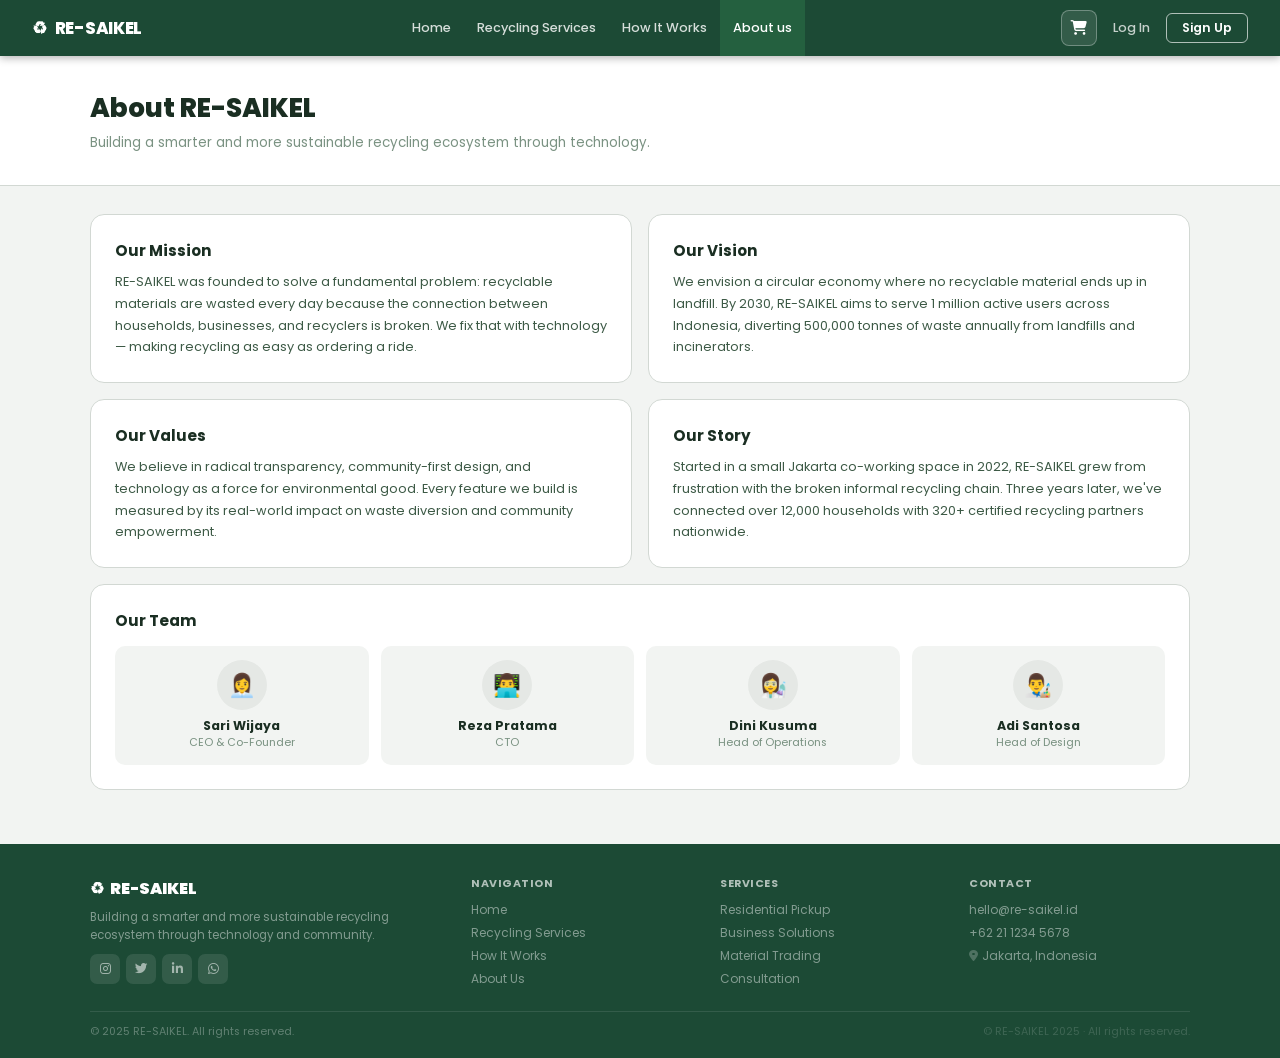
==== commit 5e6759f1: "final fix" ====
--- a/about.html
+++ b/about.html
@@ -20,12 +20,12 @@
       <a href="about.html"        id="nl-about">About us</a>
     </div>
     <div class="nav-right">
-      <button class="nav-cart-btn" onclick="openCart()" title="View cart" aria-label="Cart">
+      <button class="nav-cart-btn" onclick="openCart()" title="View cart" aria-label="View cart">
         <i class="fas fa-shopping-cart"></i>
         <span class="cart-badge" id="cartBadge"></span>
       </button>
-      <a href="#" class="login"  id="nav-login-btn"  onclick="openLogin();return false;">Log In</a>
-      <a href="#" class="signin" id="nav-signin-btn" onclick="openLogin();return false;">Sign In</a>
+      <a href="#" class="login" id="nav-login-btn" onclick="openLogin();return false;">Log In</a>
+      <a href="#" class="signin" id="nav-signin-btn" onclick="openLogin();return false;">Sign Up</a>
       <div class="nav-user-chip" id="nav-user-chip" style="display:none;">
         <a href="profile.html" style="text-decoration:none;display:flex;align-items:center;gap:7px;">
           <div class="nav-user-avatar" id="nav-user-avatar">👤</div>
@@ -33,37 +33,50 @@
         </a>
         <button class="nav-logout-btn" onclick="logout()">Logout</button>
       </div>
+      <button class="hamburger-btn" id="hamburgerBtn" aria-label="Open menu" aria-expanded="false" onclick="toggleMobileMenu()">
+        <i class="fas fa-bars"></i>
+      </button>
     </div>
   </nav>
+
+  <!-- ══ MOBILE MENU ══ -->
+  <div class="mobile-menu" id="mobileMenu" role="navigation" aria-label="Mobile navigation">
+    <a href="index.html"        class="mob-nav-link" id="mob-nl-home">    <i class="fas fa-home"></i> Home</a>
+    <a href="services.html"     class="mob-nav-link" id="mob-nl-services"><i class="fas fa-recycle"></i> Recycling Services</a>
+    <a href="how-it-works.html" class="mob-nav-link" id="mob-nl-how">    <i class="fas fa-question-circle"></i> How It Works</a>
+    <a href="about.html"        class="mob-nav-link" id="mob-nl-about">  <i class="fas fa-info-circle"></i> About us</a>
+    <div class="mob-nav-divider"></div>
+    <a href="marketplace.html"  class="mob-nav-link"><i class="fas fa-store"></i> Marketplace</a>
+    <a href="booking.html"      class="mob-nav-link"><i class="fas fa-calendar-check"></i> Book Pickup</a>
+    <a href="profile.html"      class="mob-nav-link"><i class="fas fa-user"></i> My Profile</a>
+    <div class="mob-nav-divider"></div>
+    <button class="mob-nav-action primary" onclick="openLogin();closeMobileMenu()"><i class="fas fa-sign-in-alt"></i> Log In</button>
+  </div>
 
   <!-- ══ LOGIN MODAL ══ -->
   <div class="modal-overlay" id="loginModal" onclick="if(event.target===this)closeLogin()">
     <div class="login-modal">
       <div class="lm-header">
         <div class="brand"><span>♻</span> RE-SAIKEL</div>
-        <button class="lm-close" onclick="closeLogin()">✕</button>
+        <button class="lm-close" onclick="closeLogin()" aria-label="Close">✕</button>
       </div>
       <div class="lm-body">
         <div class="lm-title">Welcome back</div>
-        <div class="lm-sub">Sign in to access your cart and bookings.</div>
-        <form onsubmit="submitLogin(event)">
+        <div class="lm-sub">Log in to access your cart, bookings, and green points.</div>
+        <form onsubmit="submitLogin(event)" novalidate>
           <div class="lm-field">
-            <label>Email address</label>
-            <input type="email" id="loginEmail" placeholder="you@example.com" autocomplete="email">
+            <label for="loginEmail">Email address</label>
+            <input type="email" id="loginEmail" placeholder="you@example.com" autocomplete="email" aria-describedby="loginEmailErr">
+            <span class="field-err" id="loginEmailErr" role="alert"></span>
           </div>
           <div class="lm-field">
-            <label>Password</label>
-            <input type="password" id="loginPassword" placeholder="••••••••" autocomplete="current-password">
+            <label for="loginPassword">Password</label>
+            <input type="password" id="loginPassword" placeholder="••••••••" autocomplete="current-password" aria-describedby="loginPassErr">
+            <span class="field-err" id="loginPassErr" role="alert"></span>
           </div>
-          <div class="lm-error" id="loginError"></div>
-          <button type="submit" class="lm-submit">LOG IN</button>
+          <div class="lm-error" id="loginError" role="alert"></div>
+          <button type="submit" class="lm-submit" id="loginSubmitBtn">LOG IN</button>
         </form>
-        <div class="lm-hint">
-          <strong>Test accounts:</strong><br>
-          dewi@resaikel.id / dewi123<br>
-          budi@resaikel.id / budi123<br>
-          admin@resaikel.id / admin123
-        </div>
       </div>
     </div>
   </div>
@@ -71,22 +84,14 @@
   <!-- ══ CART MODAL ══ -->
   <div class="modal-overlay" id="cartModal" onclick="if(event.target===this)closeCart()">
     <div class="cart-modal">
-      <div class="cm-header">
-        <div class="cm-title"><i class="fas fa-shopping-cart"></i> Your Cart</div>
-        <button class="cm-close" onclick="closeCart()">✕</button>
-      </div>
+      <div class="cm-header"><div class="cm-title"><i class="fas fa-shopping-cart"></i> Your Cart</div><button class="cm-close" onclick="closeCart()" aria-label="Close cart">✕</button></div>
       <div class="cm-body" id="cartItems"></div>
       <div class="cm-footer">
-        <div class="cm-total-row">
-          <span class="cm-total-lbl">Total</span>
-          <span class="cm-total-val" id="cartTotal">Rp 0</span>
-        </div>
-        <div class="cm-actions">
-          <button class="cm-clear"    onclick="clearCart()">Clear Cart</button>
-          <button class="cm-checkout" onclick="checkoutCart()">Checkout →</button>
-        </div>
-      </div>
-    </div>
+        <div class="cm-total-row"><span class="cm-total-lbl">Total</span><span class="cm-total-val" id="cartTotal">Rp 0</span></div>
+        <div class="cm-actions"><button class="cm-clear" onclick="clearCart()">Clear Cart</button><button class="cm-checkout" onclick="checkoutCart()">Checkout →</button></div>
+      </div>
+    </div>
+  </div>
   </div>
 
   <main class="page-shell">
@@ -183,14 +188,14 @@
       </div>
       <div class="ft-col">
         <h4>Contact</h4>
-        <a href="#">hello@re-saikel.id</a>
-        <a href="#">+62 21 1234 5678</a>
-        <a href="#">Jakarta, Indonesia</a>
+        <a href="mailto:hello@re-saikel.id">hello@re-saikel.id</a>
+        <a href="tel:+622112345678">+62 21 1234 5678</a>
+        <span class="ft-nolink"><i class="fas fa-map-marker-alt" style="margin-right:4px;opacity:.5;"></i>Jakarta, Indonesia</span>
       </div>
     </div>
     <div class="ft-bottom">
       <span>© 2025 RE-SAIKEL. All rights reserved.</span>
-      <span>Privacy Policy · Terms of Service</span>
+      <span style="opacity:.5;">© RE-SAIKEL 2025 · All rights reserved.</span>
     </div>
   </footer>
 
--- a/style.css
+++ b/style.css
@@ -1,9 +1,8 @@
 /* ============================================================
-   RE-SAIKEL — style.css
-   Global styles, layout tokens, components, and page-specific
+   RE-SAIKEL — style.css  (final clean build)
    ============================================================ */
 
-/* ── DESIGN TOKENS ── */
+/* ── TOKENS ── */
 :root {
   --nav:         #1c4a35;
   --nav-hover:   #24603f;
@@ -24,67 +23,68 @@
   --r-lg:        14px;
 }
 
-/* ── RESET & BASE ── */
-* { margin: 0; padding: 0; box-sizing: border-box; }
-html { scroll-behavior: smooth; }
-body {
-  font-family: 'Poppins', sans-serif;
-  background: var(--grey-bg);
-  color: var(--text);
-  overflow-x: hidden;
-}
-
-/* ── NAVIGATION ── */
+/* ── RESET ── */
+*, *::before, *::after { margin:0; padding:0; box-sizing:border-box; }
+html { scroll-behavior:smooth; max-width:100%; overflow-x:hidden; }
+body { font-family:'Poppins',sans-serif; background:var(--grey-bg); color:var(--text); overflow-x:hidden; max-width:100%; }
+img, video, svg, iframe { max-width:100%; height:auto; display:block; }
+
+/* ── NAV ── */
 nav {
-  position: fixed;
-  top: 0; left: 0; right: 0;
-  z-index: 500;
-  background: var(--nav);
-  height: 56px;
-  display: flex;
-  align-items: center;
-  padding: 0 36px;
-  justify-content: space-between;
-  box-shadow: 0 2px 8px rgba(0,0,0,.3);
-}
-
+  position:fixed; top:0; left:0; right:0; z-index:500;
+  background:var(--nav); height:56px;
+  display:flex; align-items:center; padding:0 32px;
+  justify-content:space-between;
+  box-shadow:0 2px 8px rgba(0,0,0,.3);
+  gap:8px;
+}
 .nav-brand {
-  display: flex;
-  align-items: center;
-  gap: 8px;
-  color: white;
-  font-weight: 800;
-  font-size: 1.05rem;
-  text-decoration: none;
-  letter-spacing: -.3px;
-  flex-shrink: 0;
-}
-.nav-brand .ico { font-size: .95rem; }
-
-.nav-center { display: flex; align-items: center; }
+  display:flex; align-items:center; gap:8px;
+  color:white; font-weight:800; font-size:1.05rem;
+  text-decoration:none; letter-spacing:-.3px; flex-shrink:0;
+}
+.nav-center { display:flex; align-items:center; }
 .nav-center a {
-  color: rgba(255,255,255,.82);
-  text-decoration: none;
-  font-size: .8rem;
-  font-weight: 500;
-  padding: 0 13px;
-  height: 56px;
-  display: flex;
-  align-items: center;
-  transition: background .15s;
-  white-space: nowrap;
-}
-.nav-center a:hover,
-.nav-center a.active { background: var(--nav-hover); color: white; }
-
-.nav-right { display: flex; align-items: center; gap: 8px; flex-shrink: 0; }
+  color:rgba(255,255,255,.82); text-decoration:none;
+  font-size:.8rem; font-weight:500;
+  padding:0 13px; height:56px;
+  display:flex; align-items:center; transition:background .15s; white-space:nowrap;
+}
+.nav-center a:hover, .nav-center a.active { background:var(--nav-hover); color:white; }
+.nav-right { display:flex; align-items:center; gap:8px; flex-shrink:0; }
 .nav-right .login {
-  color: rgba(255,255,255,.75);
-  font-size: .8rem;
-  font-weight: 500;
-  text-decoration: none;
-  padding: 0 8px;
-}
+  color:rgba(255,255,255,.75); font-size:.8rem; font-weight:500;
+  text-decoration:none; padding:0 8px; white-space:nowrap;
+}
+.nav-cart-btn {
+  position:relative; display:flex; align-items:center; justify-content:center;
+  width:36px; height:36px;
+  background:rgba(255,255,255,.1); border:1.5px solid rgba(255,255,255,.3);
+  border-radius:8px; color:white; font-size:.9rem; cursor:pointer;
+  transition:background .15s; flex-shrink:0;
+}
+.nav-cart-btn:hover { background:rgba(255,255,255,.2); }
+.cart-badge {
+  position:absolute; top:-6px; right:-6px;
+  background:#e8a020; color:white; font-size:.55rem; font-weight:800;
+  min-width:16px; height:16px; border-radius:8px;
+  display:none; align-items:center; justify-content:center; padding:0 3px; line-height:1;
+}
+.nav-user-chip {
+  display:none; align-items:center; gap:7px;
+  background:rgba(255,255,255,.1); border:1.5px solid rgba(255,255,255,.25);
+  border-radius:8px; padding:4px 10px 4px 6px; max-width:160px; overflow:hidden;
+}
+.nav-user-chip:hover { background:rgba(255,255,255,.18); }
+.nav-user-avatar { width:24px; height:24px; border-radius:50%; background:var(--green-mid); display:flex; align-items:center; justify-content:center; font-size:.75rem; flex-shrink:0; }
+.nav-user-name { color:white; font-size:.78rem; font-weight:600; overflow:hidden; text-overflow:ellipsis; white-space:nowrap; }
+.nav-logout-btn {
+  background:rgba(255,255,255,.12); border:none; color:rgba(255,255,255,.7);
+  font-size:.65rem; font-weight:700; padding:2px 6px; border-radius:4px;
+  cursor:pointer; font-family:'Poppins',sans-serif; text-transform:uppercase; letter-spacing:.3px;
+  transition:background .15s; flex-shrink:0;
+}
+
 .nav-right .signin {
   border: 1.5px solid rgba(255,255,255,.65);
   color: white;
@@ -106,1091 +106,685 @@
   min-height: calc(100vh - 56px);
 }
 
-/* ── LAYOUT UTILITIES ── */
-.container { max-width: 1100px; margin: 0 auto; }
-.section-pad { padding: 40px 40px; }
-.section-pad-sm { padding: 28px 40px; }
-.sec-title { font-size: 1.2rem; font-weight: 800; color: var(--text); margin-bottom: 4px; }
-.sec-sub   { font-size: .8rem; color: var(--text-light); margin-bottom: 24px; }
-.green-title { color: var(--green-mid); }
-.text-center { text-align: center; }
+.nav-logout-btn:hover { background:rgba(255,80,80,.3); color:white; }
+.hamburger-btn {
+  display:none; align-items:center; justify-content:center;
+  width:38px; height:38px;
+  background:rgba(255,255,255,.1); border:1.5px solid rgba(255,255,255,.25);
+  border-radius:8px; color:white; font-size:1rem; cursor:pointer; transition:background .15s; flex-shrink:0;
+}
+.hamburger-btn:hover { background:rgba(255,255,255,.2); }
+
+/* ── MOBILE MENU ── */
+.mobile-menu {
+  display:none; position:fixed;
+  top:56px; left:0; right:0;
+  background:var(--nav); z-index:490;
+  flex-direction:column; padding:8px 0 20px;
+  box-shadow:0 8px 24px rgba(0,0,0,.25);
+  overflow-y:auto; max-height:calc(100vh - 56px);
+  opacity:0; transform:translateY(-8px);
+  transition:opacity .2s, transform .2s;
+}
+.mobile-menu.open { display:flex; opacity:1; transform:translateY(0); }
+.mob-nav-link {
+  display:flex; align-items:center; gap:12px;
+  color:rgba(255,255,255,.82); text-decoration:none;
+  font-size:.88rem; font-weight:500;
+  padding:13px 24px; border-bottom:1px solid rgba(255,255,255,.07);
+  transition:background .12s; min-height:48px;
+}
+.mob-nav-link:hover, .mob-nav-link.active { background:var(--nav-hover); color:white; }
+.mob-nav-link i { width:18px; text-align:center; font-size:.85rem; opacity:.7; flex-shrink:0; }
+.mob-nav-divider { height:1px; background:rgba(255,255,255,.12); margin:6px 0; }
+.mob-nav-action {
+  display:flex; align-items:center; gap:12px;
+  color:white; text-decoration:none;
+  font-size:.85rem; font-weight:600;
+  padding:13px 24px; cursor:pointer;
+  background:none; border:none; font-family:'Poppins',sans-serif;
+  width:100%; text-align:left; min-height:48px;
+}
+.mob-nav-action.primary { color:#5dff9f; }
+.mob-nav-action:hover { background:rgba(255,255,255,.08); }
+.mob-user-info {
+  display:flex; align-items:center; gap:12px;
+  padding:14px 24px; border-bottom:1px solid rgba(255,255,255,.07);
+}
+.mob-user-avatar { width:36px; height:36px; border-radius:50%; background:var(--green-mid); display:flex; align-items:center; justify-content:center; font-size:1.1rem; flex-shrink:0; }
+.mob-user-name  { color:white; font-weight:700; font-size:.85rem; }
+.mob-user-role  { color:rgba(255,255,255,.5); font-size:.7rem; }
+
+/* ── PAGE SHELL ── */
+.page-shell { padding-top:56px; min-height:calc(100vh - 56px); }
+
+/* ── UTILITIES ── */
+.container { max-width:1100px; margin:0 auto; }
+.sr { opacity:0; transform:translateY(18px); transition:opacity .5s ease, transform .5s ease; }
+.sr.vis { opacity:1; transform:none; }
 
 /* ── BUTTONS ── */
 .btn-dark {
-  background: var(--green-btn);
-  color: white;
-  padding: 10px 22px;
-  border-radius: 6px;
-  font-weight: 700;
-  font-size: .8rem;
-  text-decoration: none;
-  border: none;
-  cursor: pointer;
-  font-family: 'Poppins', sans-serif;
-  transition: background .15s;
-  display: inline-flex;
-  align-items: center;
-  gap: 7px;
-}
-.btn-dark:hover { background: #153d27; }
-
+  background:var(--green-btn); color:white; padding:10px 22px;
+  border-radius:6px; font-weight:700; font-size:.82rem;
+  text-decoration:none; border:none; cursor:pointer; font-family:'Poppins',sans-serif;
+  transition:background .15s; display:inline-flex; align-items:center; gap:7px;
+}
+.btn-dark:hover { background:#153d27; }
 .btn-outline {
-  background: transparent;
-  color: var(--text);
-  padding: 10px 20px;
-  border-radius: 6px;
-  font-weight: 600;
-  font-size: .8rem;
-  text-decoration: none;
-  border: 1.5px solid var(--grey-border);
-  cursor: pointer;
-  font-family: 'Poppins', sans-serif;
-  transition: border-color .15s, background .15s;
-  display: inline-flex;
-  align-items: center;
-  gap: 7px;
-}
-.btn-outline:hover { border-color: var(--green-mid); background: var(--green-light); }
-
-/* ── SCROLL REVEAL ── */
-.sr { opacity: 0; transform: translateY(18px); transition: opacity .5s ease, transform .5s ease; }
-.sr.vis { opacity: 1; transform: none; }
-
-/* ── PAGE HERO (inner pages) ── */
-.page-hero {
-  background: white;
-  border-bottom: 1px solid var(--grey-border);
-  padding: 32px 40px;
-}
-.page-hero-inner { max-width: 1100px; margin: 0 auto; }
-.page-hero h1 { font-size: 1.65rem; font-weight: 800; color: var(--text); margin-bottom: 5px; }
-.page-hero p  { font-size: .83rem; color: var(--text-light); }
+  background:transparent; color:var(--text); padding:10px 20px;
+  border-radius:6px; font-weight:600; font-size:.82rem;
+  text-decoration:none; border:1.5px solid var(--grey-border);
+  cursor:pointer; font-family:'Poppins',sans-serif;
+  transition:border-color .15s, background .15s; display:inline-flex; align-items:center; gap:7px;
+}
+.btn-outline:hover { border-color:var(--green-mid); background:var(--green-light); }
 
 /* ── TOAST ── */
 .toast {
-  position: fixed;
-  bottom: 22px; right: 22px;
-  z-index: 999;
-  background: var(--green-btn);
-  color: white;
-  padding: 11px 16px;
-  border-radius: 9px;
-  font-size: .8rem;
-  font-weight: 600;
-  box-shadow: var(--shadow-md);
+  position:fixed; top:68px;
+  left:50%; transform:translateX(-50%) translateY(-14px);
+  z-index:1000; color:white;
+  padding:11px 20px; border-radius:9px;
+  font-size:.82rem; font-weight:600;
+  box-shadow:0 4px 20px rgba(0,0,0,.22);
+  display:flex; align-items:center; gap:8px;
+  opacity:0; pointer-events:none;
+  transition:opacity .3s, transform .3s;
+  white-space:normal; max-width:calc(100vw - 32px);
+  width:max-content; text-align:center;
+}
+.toast.show { opacity:1; transform:translateX(-50%) translateY(0); }
+.toast-success { background:#1c6b45; }
+.toast-info    { background:#1565c0; }
+.toast-warning { background:#e65100; }
+.toast-error   { background:#b71c1c; }
+
+/* ── MODAL OVERLAY ── */
+.modal-overlay {
+  position:fixed; inset:0;
+  background:rgba(15,30,20,.55); backdrop-filter:blur(4px);
+  z-index:800; display:none; align-items:center; justify-content:center;
+  padding:16px;
+}
+.modal-overlay.open { display:flex; }
+
+/* ── LOGIN MODAL ── */
+.login-modal {
+  background:white; border-radius:var(--r-lg);
+  width:100%; max-width:380px;
+  box-shadow:0 20px 60px rgba(0,0,0,.25); overflow:hidden;
+  animation:modalIn .25s ease;
+}
+@keyframes modalIn { from{opacity:0;transform:translateY(-16px) scale(.97)} to{opacity:1;transform:none} }
+.lm-header {
+  background:var(--nav); padding:20px 24px 16px;
+  display:flex; align-items:center; justify-content:space-between;
+}
+.lm-header .brand { color:white; font-weight:800; font-size:1rem; display:flex; align-items:center; gap:7px; }
+.lm-close {
+  background:rgba(255,255,255,.1); border:none; cursor:pointer;
+  color:white; font-size:1rem; width:28px; height:28px;
+  border-radius:6px; display:flex; align-items:center; justify-content:center; transition:background .15s;
+}
+.lm-close:hover { background:rgba(255,255,255,.25); }
+.lm-body { padding:22px 20px; }
+.lm-title { font-weight:800; font-size:1.05rem; color:var(--text); margin-bottom:4px; }
+.lm-sub   { font-size:.76rem; color:var(--text-light); margin-bottom:18px; }
+.lm-field { margin-bottom:12px; }
+.lm-field label { display:block; font-size:.75rem; font-weight:600; color:var(--text-mid); margin-bottom:4px; }
+.lm-field input {
+  width:100%; padding:11px 12px;
+  border:1.5px solid var(--grey-border); border-radius:8px;
+  font-family:'Poppins',sans-serif; font-size:16px; color:var(--text); outline:none;
+  transition:border-color .15s;
+}
+.lm-field input:focus { border-color:var(--green-mid); }
+.field-err { font-size:.71rem; color:#c0392b; margin-top:3px; min-height:16px; display:block; }
+.lm-error {
+  font-size:.74rem; color:#c0392b; background:#fde8e8;
+  border:1px solid #f5c6c6; border-radius:7px;
+  padding:8px 12px; margin-bottom:12px; display:none;
+}
+.lm-error:not(:empty) { display:block; }
+.lm-submit {
+  width:100%; background:var(--green-btn); color:white;
+  padding:12px; border:none; border-radius:8px;
+  font-weight:700; font-size:.85rem; cursor:pointer;
+  font-family:'Poppins',sans-serif; transition:background .15s; margin-top:4px;
+}
+.lm-submit:hover { background:#153d27; }
+.lm-submit:disabled { opacity:.7; cursor:not-allowed; }
+
+/* ── CART MODAL ── */
+.cart-modal {
+  background:white; border-radius:var(--r-lg);
+  width:100%; max-width:440px; max-height:90vh;
+  display:flex; flex-direction:column;
+  box-shadow:0 20px 60px rgba(0,0,0,.25); overflow:hidden;
+  animation:modalIn .25s ease;
+}
+.cm-header {
+  background:var(--nav); padding:16px 18px;
+  display:flex; align-items:center; justify-content:space-between; flex-shrink:0;
+}
+.cm-header .cm-title { color:white; font-weight:800; font-size:.9rem; display:flex; align-items:center; gap:8px; }
+.cm-close {
+  background:rgba(255,255,255,.1); border:none; cursor:pointer;
+  color:white; font-size:1rem; width:28px; height:28px;
+  border-radius:6px; display:flex; align-items:center; justify-content:center; transition:background .15s;
+}
+.cm-close:hover { background:rgba(255,255,255,.25); }
+.cm-body { flex:1; overflow-y:auto; padding:12px 16px; }
+.cart-item {
+  display:flex; align-items:center; gap:10px;
+  padding:10px 0; border-bottom:1px solid var(--grey-border);
+}
+.ci-ico   { font-size:1.7rem; flex-shrink:0; width:36px; text-align:center; }
+.ci-info  { flex:1; min-width:0; }
+.ci-name  { font-weight:700; font-size:.8rem; color:var(--text); margin-bottom:2px; white-space:nowrap; overflow:hidden; text-overflow:ellipsis; }
+.ci-price { font-size:.72rem; color:var(--green-mid); font-weight:600; }
+.ci-qty   {
+  display:flex; align-items:center; gap:5px;
+  background:var(--grey-bg); border:1.5px solid var(--grey-border);
+  border-radius:7px; padding:3px 6px; flex-shrink:0;
+}
+.ci-qty button { background:none; border:none; cursor:pointer; font-size:.9rem; font-weight:700; color:var(--text-mid); width:18px; line-height:1; padding:0; }
+.ci-qty button:hover { color:var(--green-btn); }
+.ci-qty span  { font-size:.78rem; font-weight:700; color:var(--text); min-width:14px; text-align:center; }
+.ci-remove {
+  background:none; border:none; cursor:pointer;
+  color:var(--grey-border); font-size:.8rem;
+  width:22px; height:22px; border-radius:5px;
+  display:flex; align-items:center; justify-content:center; transition:color .15s, background .15s; flex-shrink:0;
+}
+.ci-remove:hover { color:#c0392b; background:#fde; }
+.cart-empty { text-align:center; padding:28px 16px; color:var(--text-light); font-size:.84rem; }
+.cm-footer { border-top:1px solid var(--grey-border); padding:12px 16px; flex-shrink:0; background:white; }
+.cm-total-row { display:flex; justify-content:space-between; align-items:center; margin-bottom:10px; }
+.cm-total-lbl { font-size:.8rem; color:var(--text-light); font-weight:600; }
+.cm-total-val { font-size:1rem; font-weight:900; color:var(--text); }
+.cm-actions   { display:flex; gap:8px; }
+.cm-clear {
+  background:transparent; color:var(--text-mid);
+  border:1.5px solid var(--grey-border); padding:8px 12px; border-radius:7px;
+  font-size:.74rem; font-weight:600; cursor:pointer; font-family:'Poppins',sans-serif; transition:border-color .15s; white-space:nowrap;
+}
+.cm-clear:hover { border-color:#c0392b; color:#c0392b; }
+.cm-checkout {
+  flex:1; background:var(--green-btn); color:white;
+  border:none; padding:8px; border-radius:7px;
+  font-size:.78rem; font-weight:700; cursor:pointer; font-family:'Poppins',sans-serif; transition:background .15s;
+}
+.cm-checkout:hover { background:#153d27; }
+
+/* ── PAGE HERO (inner pages) ── */
+.page-hero { background:white; border-bottom:1px solid var(--grey-border); padding:32px 40px; }
+.page-hero-inner { max-width:1100px; margin:0 auto; }
+.page-hero h1 { font-size:1.65rem; font-weight:800; color:var(--text); margin-bottom:5px; }
+.page-hero p  { font-size:.84rem; color:var(--text-light); }
+
+/* ── FOOTER ── */
+footer { background:var(--nav); padding:32px 40px 18px; }
+.ft-inner {
+  max-width:1100px; margin:0 auto;
+  display:grid; grid-template-columns:1.6fr 1fr 1fr 1fr; gap:28px;
+}
+.ft-brand .logo { color:white; font-weight:900; font-size:1rem; display:flex; align-items:center; gap:6px; margin-bottom:7px; }
+.ft-brand p { font-size:.72rem; color:rgba(255,255,255,.45); line-height:1.6; }
+.ft-social { display:flex; gap:6px; margin-top:9px; }
+.ft-social a {
+  width:30px; height:30px; background:rgba(255,255,255,.1); border-radius:7px;
+  display:flex; align-items:center; justify-content:center;
+  color:rgba(255,255,255,.55); text-decoration:none; font-size:.78rem; transition:.15s;
+}
+.ft-social a:hover { background:var(--green-mid); color:white; }
+.ft-col h4 { color:rgba(255,255,255,.65); font-size:.68rem; font-weight:700; text-transform:uppercase; letter-spacing:.5px; margin-bottom:9px; }
+.ft-col a { display:block; color:rgba(255,255,255,.45); font-size:.75rem; text-decoration:none; margin-bottom:5px; transition:color .15s; }
+.ft-col a:hover { color:white; }
+.ft-nolink { display:block; color:rgba(255,255,255,.45); font-size:.75rem; margin-bottom:5px; cursor:default; }
+.ft-bottom {
+  max-width:1100px; margin:18px auto 0;
+  border-top:1px solid rgba(255,255,255,.1); padding-top:12px;
+  display:flex; justify-content:space-between; font-size:.68rem; color:rgba(255,255,255,.3);
+}
+
+/* ═══════════════════════════════
+   HOME PAGE
+═══════════════════════════════ */
+.hero-wrap { background:white; border-bottom:1px solid var(--grey-border); }
+.hero {
+  max-width:1100px; margin:0 auto; padding:48px 40px;
+  display:grid; grid-template-columns:1fr 380px; gap:48px; align-items:center;
+}
+.hero-tag {
+  display:inline-block; background:var(--green-light); color:var(--green-mid);
+  font-size:.68rem; font-weight:700; letter-spacing:.7px; text-transform:uppercase;
+  padding:3px 11px; border-radius:50px; margin-bottom:12px;
+}
+.hero h1 { font-size:2.2rem; font-weight:900; color:var(--text); line-height:1.08; letter-spacing:-.8px; margin-bottom:11px; }
+.hero p  { font-size:.86rem; color:var(--text-mid); line-height:1.65; margin-bottom:22px; max-width:400px; }
+.hero-btns { display:flex; gap:10px; flex-wrap:wrap; }
+.hero-img img { width:100%; border-radius:var(--r-lg); height:250px; object-fit:cover; box-shadow:var(--shadow-md); }
+
+.impact-strip { background:white; border-bottom:1px solid var(--grey-border); }
+.impact-strip-inner { max-width:1100px; margin:0 auto; padding:32px 40px; }
+.impact-label { font-size:1rem; font-weight:800; color:var(--green-mid); text-align:center; margin-bottom:24px; }
+.impact-cols  { display:grid; grid-template-columns:repeat(3,1fr); gap:24px; }
+.impact-item  { display:flex; align-items:flex-start; gap:12px; }
+.impact-ico   { font-size:1.3rem; flex-shrink:0; margin-top:1px; }
+.impact-item h4 { font-weight:700; font-size:.85rem; color:var(--text); margin-bottom:4px; }
+.impact-item p  { font-size:.76rem; color:var(--text-light); line-height:1.55; }
+
+.stats-banner { background:var(--nav); padding:28px 40px; }
+.stats-inner  { max-width:1100px; margin:0 auto; display:grid; grid-template-columns:repeat(4,1fr); gap:20px; text-align:center; }
+.stat-num { font-size:1.9rem; font-weight:900; color:white; }
+.stat-lbl { font-size:.68rem; color:rgba(255,255,255,.5); letter-spacing:.5px; text-transform:uppercase; margin-top:2px; }
+
+.cs-wrap  { max-width:1100px; margin:0 auto; padding:40px 40px; }
+.cs-label { font-size:1rem; font-weight:800; color:var(--green-mid); text-align:center; margin-bottom:20px; }
+.cs-grid  { display:grid; grid-template-columns:repeat(3,1fr); gap:14px; }
+.cs-card  {
+  background:white; border:1.5px solid var(--grey-border); border-radius:var(--r-lg);
+  overflow:hidden; cursor:pointer; transition:box-shadow .2s, border-color .2s; text-decoration:none; display:block;
+}
+.cs-card:hover { box-shadow:var(--shadow-md); border-color:var(--green-mid); }
+.cs-img   { background:var(--grey-card); height:100px; display:flex; align-items:center; justify-content:center; font-size:2.6rem; }
+.cs-body  { padding:14px 15px; }
+.cs-body h4 { font-weight:700; font-size:.85rem; color:var(--text); margin-bottom:5px; }
+.cs-body p  { font-size:.74rem; color:var(--text-light); line-height:1.5; }
+
+.hiw-preview { max-width:1100px; margin:0 auto; padding:40px 40px 48px; }
+.hiw-grid    { display:grid; grid-template-columns:repeat(4,1fr); gap:12px; }
+.hiw-card    {
+  background:white; border:1.5px solid var(--grey-border); border-radius:var(--r-lg);
+  padding:18px 14px; text-align:center; transition:box-shadow .2s;
+}
+.hiw-card:hover { box-shadow:var(--shadow-md); }
+.hiw-num { width:36px; height:36px; border-radius:50%; background:var(--green-btn); color:white; font-weight:800; font-size:.88rem; display:flex; align-items:center; justify-content:center; margin:0 auto 9px; }
+.hiw-card h4 { font-weight:700; font-size:.82rem; color:var(--text); margin-bottom:5px; }
+.hiw-card p  { font-size:.73rem; color:var(--text-light); line-height:1.5; }
+
+.t-wrap { max-width:1100px; margin:0 auto; padding:40px 40px 48px; }
+.t-grid { display:grid; grid-template-columns:repeat(3,1fr); gap:14px; }
+.t-card { background:white; border:1.5px solid var(--grey-border); border-radius:var(--r-lg); padding:18px; }
+.t-stars { color:#e8a020; font-size:.82rem; margin-bottom:7px; }
+.t-text  { font-size:.78rem; color:var(--text-mid); line-height:1.6; margin-bottom:12px; font-style:italic; }
+.t-author { display:flex; align-items:center; gap:9px; }
+.t-av    { width:34px; height:34px; border-radius:50%; background:var(--grey-card); display:flex; align-items:center; justify-content:center; font-size:.85rem; flex-shrink:0; }
+.t-name  { font-weight:700; font-size:.78rem; color:var(--text); }
+.t-role  { font-size:.68rem; color:var(--text-light); }
+
+/* ═══════════════════════════════
+   SERVICES PAGE
+═══════════════════════════════ */
+.svc-section { background:var(--grey-bg); padding:28px 40px; }
+.svc-grid { display:grid; grid-template-columns:repeat(3,1fr); gap:14px; }
+.svc-card { background:white; border:1.5px solid var(--grey-border); border-radius:var(--r-lg); overflow:hidden; transition:box-shadow .2s, border-color .2s; display:flex; flex-direction:column; }
+.svc-card:hover { box-shadow:var(--shadow-md); border-color:var(--green-mid); }
+.svc-img  { background:var(--grey-card); height:110px; display:flex; align-items:center; justify-content:center; font-size:2.8rem; }
+.svc-body { padding:16px; display:flex; flex-direction:column; flex:1; }
+.svc-tag  { display:inline-block; background:var(--green-light); color:var(--green-mid); font-size:.62rem; font-weight:700; padding:2px 9px; border-radius:50px; margin-bottom:7px; letter-spacing:.3px; text-transform:uppercase; }
+.svc-body h4 { font-weight:700; font-size:.88rem; color:var(--text); margin-bottom:5px; }
+.svc-desc    { font-size:.76rem; color:var(--text-light); line-height:1.55; flex:1; }
+.svc-footer  { display:flex; flex-direction:column; align-items:flex-start; margin-top:14px; padding-top:12px; border-top:1px solid var(--grey-border); gap:4px; }
+.svc-price-heading { font-size:.72rem; font-weight:600; color:var(--text-light); text-transform:uppercase; letter-spacing:.4px; margin-bottom:1px; }
+.svc-price-label { font-weight:800; color:var(--green-mid); font-size:.84rem; }
+.svc-cta-row { display:flex; justify-content:flex-end; width:100%; margin-top:10px; }
+.svc-cta {
+  background:var(--green-btn); color:white; border:none;
+  padding:7px 16px; border-radius:7px; font-size:.74rem; font-weight:700;
+  cursor:pointer; font-family:'Poppins',sans-serif; text-decoration:none;
+  transition:background .15s; white-space:nowrap;
+}
+.svc-cta:hover { background:#153d27; }
+
+/* ═══════════════════════════════
+   HOW IT WORKS PAGE
+═══════════════════════════════ */
+.hiw-full { max-width:760px; margin:0 auto; }
+.hiw-step {
+  display:grid; grid-template-columns:52px 1fr; gap:18px;
+  background:white; border-radius:var(--r-lg); padding:22px;
+  border:1.5px solid var(--grey-border); margin-bottom:12px; transition:box-shadow .2s;
+}
+.hiw-step:hover { box-shadow:var(--shadow-md); }
+.hiw-step-n { width:44px; height:44px; border-radius:50%; background:var(--green-btn); color:white; font-weight:900; font-size:1.1rem; display:flex; align-items:center; justify-content:center; flex-shrink:0; }
+.hiw-step-ico  { font-size:1.3rem; color:var(--green-mid); margin-bottom:4px; }
+.hiw-step-body h4 { font-weight:700; font-size:.9rem; color:var(--text); margin-bottom:6px; }
+.hiw-step-body p  { font-size:.8rem; color:var(--text-light); line-height:1.6; }
+
+/* ═══════════════════════════════
+   BOOKING PAGE
+═══════════════════════════════ */
+.booking-layout {
+  max-width:1100px; margin:0 auto; padding:28px 40px;
+  display:grid; grid-template-columns:1fr 310px; gap:20px; align-items:start;
+}
+.b-step { background:white; border:1.5px solid var(--grey-border); border-radius:var(--r-lg); padding:18px 20px; margin-bottom:12px; }
+.b-step-hd { display:flex; align-items:center; gap:9px; margin-bottom:10px; }
+.b-step-n  { width:24px; height:24px; border-radius:50%; background:var(--green-btn); color:white; font-size:.7rem; font-weight:800; display:flex; align-items:center; justify-content:center; flex-shrink:0; }
+.b-step-hd h3 { font-weight:700; font-size:.82rem; color:var(--text); text-transform:uppercase; letter-spacing:.4px; }
+.step-lbl { font-size:.68rem; color:var(--text-light); margin-left:2px; }
+.step-help { font-size:.72rem; color:var(--text-light); margin-bottom:12px; line-height:1.55; display:flex; align-items:flex-start; gap:6px; }
+.step-help i { color:var(--green-mid); margin-top:2px; flex-shrink:0; }
+
+.loc-row { display:flex; gap:8px; align-items:center; }
+.loc-input-wrap {
+  flex:1; display:flex; align-items:center; gap:7px;
+  background:var(--grey-bg); border:1.5px solid var(--grey-border); border-radius:7px; padding:8px 11px;
+}
+.loc-input-wrap input { border:none; background:transparent; font-family:'Poppins',sans-serif; font-size:16px; color:var(--text); outline:none; width:100%; min-width:0; }
+.loc-input-wrap i { color:var(--text-light); font-size:.75rem; flex-shrink:0; }
+.btn-loc { background:var(--green-btn); color:white; padding:8px 13px; border-radius:7px; font-size:.72rem; font-weight:600; border:none; cursor:pointer; font-family:'Poppins',sans-serif; display:flex; align-items:center; gap:5px; white-space:nowrap; }
+.btn-loc:hover { background:#153d27; }
+.map-box { background:var(--grey-card); border-radius:var(--r); height:120px; margin-top:10px; display:flex; align-items:center; justify-content:center; font-size:2rem; color:var(--text-light); border:1px solid var(--grey-border); position:relative; }
+.map-pin { position:absolute; top:50%; left:50%; transform:translate(-50%,-60%); font-size:1.6rem; }
+.map-lbl { position:absolute; bottom:7px; left:10px; font-size:.65rem; color:var(--text-light); font-weight:600; }
+
+.wtype-grid { display:grid; grid-template-columns:repeat(3,1fr); gap:9px; }
+.wtype-card { background:var(--grey-bg); border:2px solid var(--grey-border); border-radius:var(--r); padding:11px 9px; cursor:pointer; text-align:center; transition:border-color .15s, background .15s; }
+.wtype-card:hover, .wtype-card.sel { border-color:var(--green-mid); background:var(--green-light); }
+.wtype-ico  { font-size:1.5rem; margin-bottom:5px; }
+.wtype-name { font-weight:700; font-size:.72rem; color:var(--text); margin-bottom:2px; }
+.wtype-desc { font-size:.62rem; color:var(--text-light); line-height:1.35; }
+
+.cal-row { display:flex; gap:10px; }
+.cal-box { flex:1; background:var(--grey-bg); border:1.5px solid var(--grey-border); border-radius:var(--r); padding:11px; }
+.cal-hd  { font-weight:700; font-size:.76rem; color:var(--text); text-align:center; margin-bottom:9px; text-transform:uppercase; letter-spacing:.3px; }
+.cal-grid { display:grid; grid-template-columns:repeat(7,1fr); gap:2px; text-align:center; }
+.cal-dow  { font-size:.59rem; color:var(--text-light); font-weight:600; padding:2px 0; }
+.cal-day  { font-size:.7rem; padding:5px 2px; border-radius:5px; cursor:pointer; transition:background .12s, color .12s; }
+.cal-day:hover:not(.empty):not(.past) { background:var(--green-light); color:var(--green); }
+.cal-day.sel   { background:var(--green-btn); color:white; font-weight:700; }
+.cal-day.today { font-weight:700; color:var(--green-mid); }
+.cal-day.past  { color:var(--grey-border); cursor:default; }
+.cal-day.empty { cursor:default; }
+.time-box { width:120px; background:var(--grey-bg); border:1.5px solid var(--grey-border); border-radius:var(--r); padding:11px; overflow-y:auto; max-height:175px; }
+.time-slot { padding:6px 9px; border-radius:6px; font-size:.75rem; font-weight:500; cursor:pointer; transition:background .12s; margin-bottom:3px; }
+.time-slot:hover, .time-slot.sel { background:var(--green-btn); color:white; }
+
+.partner-grid { display:grid; grid-template-columns:repeat(3,1fr); gap:9px; margin-bottom:8px; }
+.partner-card { background:var(--grey-card); border:2px solid var(--grey-border); border-radius:var(--r); padding:12px 9px; text-align:center; cursor:pointer; transition:border-color .15s, background .15s; }
+.partner-card:hover, .partner-card.sel { border-color:var(--green-mid); background:var(--green-light); }
+.partner-ico    { font-size:1.6rem; margin-bottom:5px; }
+.partner-name   { font-weight:700; font-size:.72rem; color:var(--text); }
+.partner-rating { font-size:.64rem; color:#e8a020; margin:2px 0; }
+.partner-dist   { font-size:.62rem; color:var(--text-light); }
+
+/* Desktop booking summary sidebar */
+.booking-sidebar {}
+.sum-box {
+  background:white; border:1.5px solid var(--grey-border); border-radius:var(--r-lg); padding:18px;
+  position:sticky; top:68px;
+}
+.sum-box h3 { font-weight:700; font-size:.84rem; color:var(--text); margin-bottom:12px; padding-bottom:10px; border-bottom:1px solid var(--grey-border); }
+.sum-row { display:flex; align-items:center; gap:4px; margin-bottom:8px; }
+.sum-row .lbl { font-size:.72rem; color:var(--text-light); white-space:nowrap; flex-shrink:0; }
+.sum-row .val { font-size:.72rem; font-weight:600; color:var(--text); flex:1; text-align:right; word-break:break-word; overflow-wrap:break-word; min-width:0; }
+hr.sum-divider { border:none; border-top:1px solid var(--grey-border); margin:10px 0; }
+.sum-total .lbl { font-weight:700; font-size:.78rem; color:var(--text); }
+.sum-total .val { font-weight:800; font-size:.86rem; color:var(--green-mid); }
+.sum-edit-btn { background:none; border:none; color:var(--green-mid); font-size:.68rem; font-weight:700; cursor:pointer; padding:1px 5px; border-radius:4px; transition:background .15s; font-family:'Poppins',sans-serif; text-transform:uppercase; letter-spacing:.3px; flex-shrink:0; }
+.sum-edit-btn:hover { background:var(--green-light); }
+.book-btns { display:flex; flex-direction:column; gap:7px; margin-top:14px; }
+.btn-confirm { background:var(--green-btn); color:white; padding:10px; border-radius:7px; font-weight:700; font-size:.78rem; border:none; cursor:pointer; font-family:'Poppins',sans-serif; transition:background .15s; width:100%; text-transform:uppercase; letter-spacing:.3px; }
+.btn-confirm:hover { background:#153d27; }
+.btn-save { background:transparent; color:var(--text-mid); padding:8px; border-radius:7px; font-weight:600; font-size:.74rem; border:1.5px solid var(--grey-border); cursor:pointer; font-family:'Poppins',sans-serif; transition:border-color .15s; width:100%; text-transform:uppercase; letter-spacing:.3px; }
+.btn-save:hover { border-color:var(--green-mid); }
+
+/* Mobile inline booking summary */
+.mobile-booking-summary { display:none; background:white; border:1.5px solid var(--grey-border); border-radius:var(--r-lg); padding:16px; margin:0 0 14px; }
+.mobile-booking-summary h3 { font-weight:800; font-size:.84rem; color:var(--text); margin-bottom:10px; padding-bottom:8px; border-bottom:1px solid var(--grey-border); }
+.mob-sum-row { display:grid; grid-template-columns:72px 1fr auto; align-items:center; gap:6px; padding:6px 0; border-bottom:1px solid var(--grey-bg); }
+.mob-sum-row:last-of-type { border-bottom:none; }
+.mob-sum-lbl  { font-size:.7rem; color:var(--text-light); }
+.mob-sum-val  { font-size:.73rem; font-weight:600; color:var(--text); word-break:break-word; }
+.mob-sum-edit { font-size:.62rem; font-weight:700; color:var(--green-mid); background:var(--green-light); border:none; border-radius:4px; padding:3px 7px; cursor:pointer; white-space:nowrap; font-family:'Poppins',sans-serif; }
+.mob-sum-total { display:flex; justify-content:space-between; align-items:center; padding:10px 0 0; border-top:1px solid var(--grey-border); margin-top:6px; }
+.mob-sum-total .lbl { font-weight:700; font-size:.78rem; color:var(--text); }
+.mob-sum-total .val { font-weight:800; font-size:.9rem; color:var(--green-mid); }
+.mob-book-btns { display:flex; flex-direction:column; gap:8px; margin-top:12px; }
+
+/* Booking animations */
+@keyframes sumFlash { 0%{background:rgba(46,139,87,.15)} 100%{background:transparent} }
+.sum-updated { animation:sumFlash .7s ease; border-radius:4px; }
+@keyframes stepHL { 0%,100%{box-shadow:var(--shadow-sm)} 30%{box-shadow:0 0 0 3px rgba(46,139,87,.4)} }
+.step-highlight { animation:stepHL 1.4s ease; }
+
+/* Contextual help links inside booking steps */
+.ctx-help-link {
   display: flex;
   align-items: center;
-  gap: 7px;
-  opacity: 0;
-  transform: translateY(14px);
-  pointer-events: none;
-  transition: .3s;
-}
-.toast.show { opacity: 1; transform: none; }
-
-/* ── FOOTER ── */
-footer {
-  background: var(--nav);
-  padding: 28px 40px 18px;
-}
-.ft-inner {
-  max-width: 1100px;
-  margin: 0 auto;
-  display: grid;
-  grid-template-columns: 1.6fr 1fr 1fr 1fr;
-  gap: 28px;
-}
-.ft-brand .logo {
-  color: white;
-  font-weight: 900;
-  font-size: 1rem;
-  display: flex;
-  align-items: center;
-  gap: 6px;
-  margin-bottom: 7px;
-}
-.ft-brand p { font-size: .72rem; color: rgba(255,255,255,.45); line-height: 1.6; }
-.ft-social { display: flex; gap: 6px; margin-top: 9px; }
-.ft-social a {
-  width: 28px; height: 28px;
-  background: rgba(255,255,255,.1);
-  border-radius: 7px;
-  display: flex; align-items: center; justify-content: center;
-  color: rgba(255,255,255,.55);
-  text-decoration: none;
-  font-size: .75rem;
-  transition: .15s;
-}
-.ft-social a:hover { background: var(--green-mid); color: white; }
-.ft-col h4 {
-  color: rgba(255,255,255,.65);
-  font-size: .68rem;
-  font-weight: 700;
-  text-transform: uppercase;
-  letter-spacing: .5px;
-  margin-bottom: 9px;
-}
-.ft-col a {
-  display: block;
-  color: rgba(255,255,255,.45);
-  font-size: .75rem;
-  text-decoration: none;
-  margin-bottom: 5px;
-  transition: color .15s;
-}
-.ft-col a:hover { color: white; }
-.ft-bottom {
-  max-width: 1100px;
-  margin: 20px auto 0;
-  border-top: 1px solid rgba(255,255,255,.1);
-  padding-top: 12px;
-  display: flex;
-  justify-content: space-between;
-  font-size: .68rem;
-  color: rgba(255,255,255,.3);
-}
-
-/* ══════════════════════════════════════
-   HOME PAGE
-══════════════════════════════════════ */
-
-/* Hero */
-.hero-wrap { background: white; border-bottom: 1px solid var(--grey-border); }
-.hero {
-  max-width: 1100px;
-  margin: 0 auto;
-  padding: 48px 40px;
-  display: grid;
-  grid-template-columns: 1fr 380px;
-  gap: 48px;
-  align-items: center;
-}
-.hero-tag {
-  display: inline-block;
-  background: var(--green-light);
-  color: var(--green-mid);
-  font-size: .68rem;
-  font-weight: 700;
-  letter-spacing: .7px;
-  text-transform: uppercase;
-  padding: 3px 11px;
-  border-radius: 50px;
-  margin-bottom: 12px;
-}
-.hero h1 {
-  font-size: 2.2rem;
-  font-weight: 900;
-  color: var(--text);
-  line-height: 1.08;
-  letter-spacing: -.8px;
-  margin-bottom: 11px;
-}
-.hero p { font-size: .86rem; color: var(--text-mid); line-height: 1.65; margin-bottom: 22px; max-width: 400px; }
-.hero-btns { display: flex; gap: 10px; flex-wrap: wrap; }
-.hero-img img { width: 100%; border-radius: var(--r-lg); height: 250px; object-fit: cover; display: block; box-shadow: var(--shadow-md); }
-
-/* Impact strip */
-.impact-strip { background: white; border-bottom: 1px solid var(--grey-border); }
-.impact-strip-inner { max-width: 1100px; margin: 0 auto; padding: 32px 40px; }
-.impact-label { font-size: 1rem; font-weight: 800; color: var(--green-mid); text-align: center; margin-bottom: 24px; }
-.impact-cols { display: grid; grid-template-columns: repeat(3,1fr); gap: 24px; }
-.impact-item { display: flex; align-items: flex-start; gap: 12px; }
-.impact-ico { font-size: 1.3rem; flex-shrink: 0; margin-top: 1px; }
-.impact-item h4 { font-weight: 700; font-size: .85rem; color: var(--text); margin-bottom: 4px; }
-.impact-item p  { font-size: .76rem; color: var(--text-light); line-height: 1.55; }
-
-/* Stats banner */
-.stats-banner { background: var(--nav); padding: 28px 40px; }
-.stats-inner { max-width: 1100px; margin: 0 auto; display: grid; grid-template-columns: repeat(4,1fr); gap: 20px; text-align: center; }
-.stat-num { font-size: 1.9rem; font-weight: 900; color: white; }
-.stat-lbl { font-size: .68rem; color: rgba(255,255,255,.5); letter-spacing: .5px; text-transform: uppercase; margin-top: 2px; }
-
-/* Core services */
-.cs-wrap { max-width: 1100px; margin: 0 auto; padding: 40px 40px; }
-.cs-label { font-size: 1rem; font-weight: 800; color: var(--green-mid); text-align: center; margin-bottom: 20px; }
-.cs-grid { display: grid; grid-template-columns: repeat(3,1fr); gap: 14px; }
-.cs-card {
-  background: white;
-  border: 1.5px solid var(--grey-border);
-  border-radius: var(--r-lg);
-  overflow: hidden;
-  cursor: pointer;
-  transition: box-shadow .2s, border-color .2s;
-}
-.cs-card:hover { box-shadow: var(--shadow-md); border-color: var(--green-mid); }
-.cs-img { background: var(--grey-card); height: 100px; display: flex; align-items: center; justify-content: center; font-size: 2.6rem; }
-.cs-body { padding: 14px 15px; }
-.cs-body h4 { font-weight: 700; font-size: .85rem; color: var(--text); margin-bottom: 5px; }
-.cs-body p  { font-size: .74rem; color: var(--text-light); line-height: 1.5; }
-
-/* How It Works preview */
-.hiw-preview { max-width: 1100px; margin: 0 auto; padding: 40px 40px 48px; }
-.hiw-grid { display: grid; grid-template-columns: repeat(4,1fr); gap: 12px; }
-.hiw-card {
-  background: white;
-  border: 1.5px solid var(--grey-border);
-  border-radius: var(--r-lg);
-  padding: 18px 14px;
-  text-align: center;
-  transition: box-shadow .2s;
-}
-.hiw-card:hover { box-shadow: var(--shadow-md); }
-.hiw-num {
-  width: 36px; height: 36px;
-  border-radius: 50%;
-  background: var(--green-btn);
-  color: white;
-  font-weight: 800;
-  font-size: .88rem;
-  display: flex; align-items: center; justify-content: center;
-  margin: 0 auto 9px;
-}
-.hiw-card h4 { font-weight: 700; font-size: .82rem; color: var(--text); margin-bottom: 5px; }
-.hiw-card p  { font-size: .73rem; color: var(--text-light); line-height: 1.5; }
-
-/* Testimonials */
-.t-wrap { max-width: 1100px; margin: 0 auto; padding: 40px 40px 48px; }
-.t-grid { display: grid; grid-template-columns: repeat(3,1fr); gap: 14px; }
-.t-card { background: white; border: 1.5px solid var(--grey-border); border-radius: var(--r-lg); padding: 18px; }
-.t-stars { color: #e8a020; font-size: .82rem; margin-bottom: 7px; }
-.t-text  { font-size: .78rem; color: var(--text-mid); line-height: 1.6; margin-bottom: 12px; font-style: italic; }
-.t-author { display: flex; align-items: center; gap: 9px; }
-.t-av    { width: 34px; height: 34px; border-radius: 50%; background: var(--grey-card); display: flex; align-items: center; justify-content: center; font-size: .85rem; flex-shrink: 0; }
-.t-name  { font-weight: 700; font-size: .78rem; color: var(--text); }
-.t-role  { font-size: .68rem; color: var(--text-light); }
-
-/* ══════════════════════════════════════
-   SERVICES PAGE
-══════════════════════════════════════ */
-.svc-grid { display: grid; grid-template-columns: repeat(3,1fr); gap: 14px; }
-.svc-card {
-  background: white;
-  border: 1.5px solid var(--grey-border);
-  border-radius: var(--r-lg);
-  overflow: hidden;
-  transition: box-shadow .2s, border-color .2s;
-}
-.svc-card:hover { box-shadow: var(--shadow-md); border-color: var(--green-mid); }
-.svc-img  { background: var(--grey-card); height: 110px; display: flex; align-items: center; justify-content: center; font-size: 2.8rem; }
-.svc-body { padding: 16px; }
-.svc-tag  {
-  display: inline-block;
-  background: var(--green-light);
-  color: var(--green-mid);
-  font-size: .62rem;
-  font-weight: 700;
-  padding: 2px 9px;
-  border-radius: 50px;
-  margin-bottom: 7px;
-  letter-spacing: .3px;
-  text-transform: uppercase;
-}
-.svc-body h4 { font-weight: 700; font-size: .88rem; color: var(--text); margin-bottom: 5px; }
-.svc-body p  { font-size: .76rem; color: var(--text-light); line-height: 1.55; margin-bottom: 11px; }
-.svc-price   { font-weight: 800; color: var(--green-mid); font-size: .84rem; }
-
-/* ══════════════════════════════════════
-   HOW IT WORKS PAGE
-══════════════════════════════════════ */
-.hiw-full { max-width: 760px; margin: 0 auto; }
-.hiw-step {
-  display: grid;
-  grid-template-columns: 52px 1fr;
-  gap: 18px;
-  background: white;
-  border-radius: var(--r-lg);
-  padding: 22px;
-  border: 1.5px solid var(--grey-border);
-  margin-bottom: 12px;
-  transition: box-shadow .2s;
-}
-.hiw-step:hover { box-shadow: var(--shadow-md); }
-.hiw-step-n {
-  width: 44px; height: 44px;
-  border-radius: 50%;
-  background: var(--green-btn);
-  color: white;
-  font-weight: 900;
-  font-size: 1.1rem;
-  display: flex; align-items: center; justify-content: center;
-  flex-shrink: 0;
-}
-.hiw-step-ico  { font-size: 1.3rem; color: var(--green-mid); margin-bottom: 4px; }
-.hiw-step-body h4 { font-weight: 700; font-size: .9rem; color: var(--text); margin-bottom: 6px; }
-.hiw-step-body p  { font-size: .8rem; color: var(--text-light); line-height: 1.6; }
-
-/* ══════════════════════════════════════
-   BOOKING PAGE
-══════════════════════════════════════ */
-.booking-layout {
-  max-width: 1100px;
-  margin: 0 auto;
-  padding: 28px 40px;
-  display: grid;
-  grid-template-columns: 1fr 310px;
-  gap: 20px;
-  align-items: start;
-}
-
-/* Step cards */
-.b-step {
-  background: white;
-  border: 1.5px solid var(--grey-border);
-  border-radius: var(--r-lg);
-  padding: 18px 20px;
-  margin-bottom: 12px;
-}
-.b-step-hd { display: flex; align-items: center; gap: 9px; margin-bottom: 14px; }
-.b-step-n {
-  width: 24px; height: 24px;
-  border-radius: 50%;
-  background: var(--green-btn);
-  color: white;
-  font-size: .7rem;
-  font-weight: 800;
-  display: flex; align-items: center; justify-content: center;
-  flex-shrink: 0;
-}
-.b-step-hd h3    { font-weight: 700; font-size: .82rem; color: var(--text); text-transform: uppercase; letter-spacing: .4px; }
-.b-step-hd .step-lbl { font-size: .68rem; color: var(--text-light); margin-left: 2px; }
-
-/* Location */
-.loc-row { display: flex; gap: 8px; align-items: center; }
-.loc-input-wrap {
-  flex: 1;
-  display: flex; align-items: center; gap: 7px;
-  background: var(--grey-bg);
-  border: 1.5px solid var(--grey-border);
-  border-radius: 7px;
-  padding: 8px 11px;
-}
-.loc-input-wrap input {
-  border: none; background: transparent;
-  font-family: 'Poppins', sans-serif;
-  font-size: .78rem; color: var(--text);
-  outline: none; width: 100%;
-}
-.loc-input-wrap i { color: var(--text-light); font-size: .75rem; flex-shrink: 0; }
-.btn-loc {
-  background: var(--green-btn);
-  color: white;
-  padding: 8px 13px;
-  border-radius: 7px;
-  font-size: .72rem;
-  font-weight: 600;
-  border: none;
-  cursor: pointer;
-  font-family: 'Poppins', sans-serif;
-  display: flex; align-items: center; gap: 5px;
-  white-space: nowrap;
-}
-.btn-loc:hover { background: #153d27; }
-.map-box {
-  background: var(--grey-card);
-  border-radius: var(--r);
-  height: 120px;
-  margin-top: 10px;
-  display: flex; align-items: center; justify-content: center;
-  font-size: 2rem; color: var(--text-light);
-  border: 1px solid var(--grey-border);
-  position: relative;
-}
-.map-pin { position: absolute; top: 50%; left: 50%; transform: translate(-50%,-60%); font-size: 1.6rem; }
-.map-lbl { position: absolute; bottom: 7px; left: 10px; font-size: .65rem; color: var(--text-light); font-weight: 600; }
-
-/* Waste types */
-.wtype-grid { display: grid; grid-template-columns: repeat(3,1fr); gap: 9px; }
-.wtype-card {
-  background: var(--grey-bg);
-  border: 2px solid var(--grey-border);
-  border-radius: var(--r);
-  padding: 11px 9px;
-  cursor: pointer; text-align: center;
-  transition: border-color .15s, background .15s;
-}
-.wtype-card:hover,
-.wtype-card.sel { border-color: var(--green-mid); background: var(--green-light); }
-.wtype-ico  { font-size: 1.5rem; margin-bottom: 5px; }
-.wtype-name { font-weight: 700; font-size: .72rem; color: var(--text); margin-bottom: 2px; }
-.wtype-desc { font-size: .62rem; color: var(--text-light); line-height: 1.35; }
-
-/* Calendar */
-.cal-row { display: flex; gap: 10px; }
-.cal-box {
-  flex: 1;
-  background: var(--grey-bg);
-  border: 1.5px solid var(--grey-border);
-  border-radius: var(--r);
-  padding: 11px;
-}
-.cal-hd { font-weight: 700; font-size: .76rem; color: var(--text); text-align: center; margin-bottom: 9px; text-transform: uppercase; letter-spacing: .3px; }
-.cal-grid { display: grid; grid-template-columns: repeat(7,1fr); gap: 2px; text-align: center; }
-.cal-dow { font-size: .59rem; color: var(--text-light); font-weight: 600; padding: 2px 0; }
-.cal-day { font-size: .7rem; padding: 5px 2px; border-radius: 5px; cursor: pointer; transition: background .12s, color .12s; }
-.cal-day:hover:not(.empty):not(.past) { background: var(--green-light); color: var(--green); }
-.cal-day.sel   { background: var(--green-btn); color: white; font-weight: 700; }
-.cal-day.today { font-weight: 700; color: var(--green-mid); }
-.cal-day.past  { color: var(--grey-border); cursor: default; }
-.cal-day.empty { cursor: default; }
-.time-box {
-  width: 120px;
-  background: var(--grey-bg);
-  border: 1.5px solid var(--grey-border);
-  border-radius: var(--r);
-  padding: 11px;
-  overflow-y: auto;
-  max-height: 175px;
-}
-.time-slot { padding: 6px 9px; border-radius: 6px; font-size: .75rem; font-weight: 500; cursor: pointer; transition: background .12s; margin-bottom: 3px; }
-.time-slot:hover,
-.time-slot.sel { background: var(--green-btn); color: white; }
-
-/* Partners */
-.partner-grid { display: grid; grid-template-columns: repeat(3,1fr); gap: 9px; margin-bottom: 8px; }
-.partner-card {
-  background: var(--grey-card);
-  border: 2px solid var(--grey-border);
-  border-radius: var(--r);
-  padding: 12px 9px; text-align: center; cursor: pointer;
-  transition: border-color .15s, background .15s;
-}
-.partner-card:hover,
-.partner-card.sel { border-color: var(--green-mid); background: var(--green-light); }
-.partner-ico    { font-size: 1.6rem; margin-bottom: 5px; }
-.partner-name   { font-weight: 700; font-size: .72rem; color: var(--text); }
-.partner-rating { font-size: .64rem; color: #e8a020; margin: 2px 0; }
-.partner-dist   { font-size: .62rem; color: var(--text-light); }
-
-/* Booking summary sidebar */
-.sum-box {
-  background: white;
-  border: 1.5px solid var(--grey-border);
-  border-radius: var(--r-lg);
-  padding: 18px;
-  position: sticky;
-  top: 68px;
-}
-.sum-box h3 {
-  font-weight: 700; font-size: .84rem; color: var(--text);
-  margin-bottom: 12px; padding-bottom: 10px;
-  border-bottom: 1px solid var(--grey-border);
-}
-.sum-row { display: flex; justify-content: space-between; align-items: flex-start; gap: 8px; margin-bottom: 8px; }
-.sum-row .lbl { font-size: .72rem; color: var(--text-light); }
-.sum-row .val { font-size: .72rem; font-weight: 600; color: var(--text); text-align: right; max-width: 140px; }
-hr.sum-divider { border: none; border-top: 1px solid var(--grey-border); margin: 10px 0; }
-.sum-total .lbl { font-weight: 700; font-size: .78rem; color: var(--text); }
-.sum-total .val { font-weight: 800; font-size: .86rem; color: var(--green-mid); }
-.book-btns { display: flex; flex-direction: column; gap: 7px; margin-top: 14px; }
-.btn-confirm {
-  background: var(--green-btn); color: white;
-  padding: 10px; border-radius: 7px;
-  font-weight: 700; font-size: .78rem;
-  border: none; cursor: pointer;
-  font-family: 'Poppins', sans-serif;
-  transition: background .15s; width: 100%;
-  text-transform: uppercase; letter-spacing: .3px;
-}
-.btn-confirm:hover { background: #153d27; }
-.btn-save {
-  background: transparent; color: var(--text-mid);
-  padding: 8px; border-radius: 7px;
-  font-weight: 600; font-size: .74rem;
-  border: 1.5px solid var(--grey-border);
-  cursor: pointer; font-family: 'Poppins', sans-serif;
-  transition: border-color .15s; width: 100%;
-  text-transform: uppercase; letter-spacing: .3px;
-}
-.btn-save:hover { border-color: var(--green-mid); }
-
-/* ══════════════════════════════════════
+  gap: 5px;
+  font-size: .71rem;
+  color: var(--text-light);
+  margin-bottom: 10px;
+}
+.ctx-help-link i { color: var(--green-mid); font-size: .72rem; }
+.ctx-help-link a { color: var(--green-mid); font-weight: 600; text-decoration: none; }
+.ctx-help-link a:hover { text-decoration: underline; }
+.ctx-help-center { justify-content: center; margin-top: 6px; margin-bottom: 0; }
+
+/* FAQ accordion */
+.faq-section { margin-top:24px; }
+.faq-item { background:white; border:1.5px solid var(--grey-border); border-radius:var(--r); margin-bottom:8px; overflow:hidden; }
+.faq-q { display:flex; align-items:center; justify-content:space-between; padding:13px 16px; font-weight:600; font-size:.82rem; color:var(--text); cursor:pointer; user-select:none; min-height:44px; }
+.faq-q i { color:var(--text-light); font-size:.75rem; transition:transform .2s; flex-shrink:0; margin-left:8px; }
+.faq-item.open .faq-q i { transform:rotate(180deg); color:var(--green-mid); }
+.faq-a { max-height:0; overflow:hidden; font-size:.78rem; color:var(--text-mid); line-height:1.6; padding:0 16px; transition:max-height .3s ease, padding .3s ease; }
+.faq-item.open .faq-a { max-height:200px; padding:0 16px 14px; }
+
+/* ═══════════════════════════════
    MARKETPLACE PAGE
-══════════════════════════════════════ */
-.mkt-layout {
-  max-width: 1100px; margin: 0 auto;
-  padding: 28px 40px;
-  display: grid;
-  grid-template-columns: 185px 1fr;
-  gap: 18px;
-}
-.mkt-filter {
-  background: white; border: 1.5px solid var(--grey-border);
-  border-radius: var(--r-lg); padding: 16px;
-  align-self: start; position: sticky; top: 68px;
-}
-.mkt-filter h4   { font-weight: 700; font-size: .74rem; color: var(--text); text-transform: uppercase; letter-spacing: .4px; margin-bottom: 9px; }
-.filter-sub      { font-size: .68rem; color: var(--text-light); font-weight: 700; text-transform: uppercase; letter-spacing: .3px; margin: 10px 0 6px; }
-.filter-group label { display: flex; align-items: center; gap: 7px; font-size: .76rem; color: var(--text-mid); cursor: pointer; margin-bottom: 4px; }
-.filter-group input[type=checkbox] { accent-color: var(--green-mid); }
-.mkt-grid { display: grid; grid-template-columns: repeat(3,1fr); gap: 13px; }
-.mkt-card { background: white; border: 1.5px solid var(--grey-border); border-radius: var(--r-lg); overflow: hidden; transition: box-shadow .2s, border-color .2s; }
-.mkt-card:hover { box-shadow: var(--shadow-md); border-color: var(--green-mid); }
-.mkt-img   { background: var(--grey-card); height: 110px; display: flex; align-items: center; justify-content: center; font-size: 2.8rem; position: relative; }
-.mkt-badge { position: absolute; top: 8px; left: 8px; background: var(--green-btn); color: white; font-size: .58rem; font-weight: 700; padding: 2px 8px; border-radius: 50px; }
-.mkt-body  { padding: 13px; }
-.mkt-title { font-weight: 700; font-size: .82rem; color: var(--text); margin-bottom: 4px; }
-.mkt-meta  { display: flex; align-items: center; justify-content: space-between; margin-bottom: 9px; }
-.mkt-price { font-weight: 800; color: var(--green-mid); font-size: .84rem; }
-.mkt-rating{ font-size: .7rem; color: #e8a020; }
-.mkt-buy   { width: 100%; padding: 7px; border-radius: 6px; border: none; background: var(--green-btn); color: white; font-weight: 700; font-size: .75rem; cursor: pointer; font-family: 'Poppins', sans-serif; transition: background .15s; }
-.mkt-buy:hover { background: #153d27; }
-
-/* ══════════════════════════════════════
+═══════════════════════════════ */
+.mkt-layout { max-width:1100px; margin:0 auto; padding:28px 40px; display:grid; grid-template-columns:185px 1fr; gap:18px; }
+.mkt-filter { background:white; border:1.5px solid var(--grey-border); border-radius:var(--r-lg); padding:16px; align-self:start; position:sticky; top:68px; }
+.mkt-filter h4 { font-weight:700; font-size:.74rem; color:var(--text); text-transform:uppercase; letter-spacing:.4px; margin-bottom:9px; }
+.filter-sub    { font-size:.68rem; color:var(--text-light); font-weight:700; text-transform:uppercase; letter-spacing:.3px; margin:10px 0 6px; }
+.filter-group label { display:flex; align-items:center; gap:7px; font-size:.76rem; color:var(--text-mid); cursor:pointer; margin-bottom:4px; }
+.filter-group input[type=checkbox] { accent-color:var(--green-mid); }
+.mkt-grid  { display:grid; grid-template-columns:repeat(3,1fr); gap:13px; }
+.mkt-card  { background:white; border:1.5px solid var(--grey-border); border-radius:var(--r-lg); overflow:hidden; transition:box-shadow .2s, border-color .2s; }
+.mkt-card:hover { box-shadow:var(--shadow-md); border-color:var(--green-mid); }
+.mkt-img   { background:var(--grey-card); height:110px; display:flex; align-items:center; justify-content:center; font-size:2.8rem; position:relative; }
+.mkt-badge { position:absolute; top:8px; left:8px; background:var(--green-btn); color:white; font-size:.58rem; font-weight:700; padding:2px 8px; border-radius:50px; }
+.mkt-body  { padding:13px; }
+.mkt-title { font-weight:700; font-size:.82rem; color:var(--text); margin-bottom:4px; }
+.mkt-meta  { display:flex; align-items:center; justify-content:space-between; margin-bottom:9px; gap:4px; }
+.mkt-price { font-weight:800; color:var(--green-mid); font-size:.82rem; white-space:nowrap; }
+.mkt-rating{ font-size:.7rem; color:#e8a020; }
+.mkt-buy   { width:100%; padding:7px; border-radius:6px; border:none; background:var(--green-btn); color:white; font-weight:700; font-size:.75rem; cursor:pointer; font-family:'Poppins',sans-serif; transition:background .15s; }
+.mkt-buy:hover { background:#153d27; }
+
+/* ═══════════════════════════════
    ABOUT PAGE
-══════════════════════════════════════ */
-.about-grid { display: grid; grid-template-columns: 1fr 1fr; gap: 16px; max-width: 1100px; margin: 0 auto; }
-.about-card { background: white; border: 1.5px solid var(--grey-border); border-radius: var(--r-lg); padding: 24px; }
-.about-card h3 { font-weight: 700; font-size: .95rem; color: var(--text); margin-bottom: 9px; }
-.about-card p  { font-size: .8rem; color: var(--text-mid); line-height: 1.7; }
-.about-full    { grid-column: 1 / -1; }
-.team-grid { display: grid; grid-template-columns: repeat(4,1fr); gap: 12px; margin-top: 14px; }
-.team-card { background: var(--grey-bg); border-radius: var(--r); padding: 14px; text-align: center; }
-.team-av   { width: 50px; height: 50px; border-radius: 50%; background: var(--grey-card); display: flex; align-items: center; justify-content: center; font-size: 1.4rem; margin: 0 auto 7px; }
-.team-name { font-weight: 700; font-size: .78rem; color: var(--text); }
-.team-role { font-size: .68rem; color: var(--text-light); }
-
-/* ══════════════════════════════════════
-   RESPONSIVE
-══════════════════════════════════════ */
-@media (max-width: 960px) {
-  .hero { grid-template-columns: 1fr; }
-  .hero-img { display: none; }
-  .impact-cols, .cs-grid, .hiw-grid, .t-grid { grid-template-columns: 1fr 1fr; }
-  .stats-inner  { grid-template-columns: 1fr 1fr; }
-  .svc-grid     { grid-template-columns: 1fr 1fr; }
-  .booking-layout { grid-template-columns: 1fr; }
-  .booking-sidebar { display: none; }
-  .wtype-grid, .partner-grid { grid-template-columns: 1fr 1fr; }
-  .mkt-layout   { grid-template-columns: 1fr; }
-  .mkt-filter   { display: none; }
-  .mkt-grid     { grid-template-columns: 1fr 1fr; }
-  .about-grid   { grid-template-columns: 1fr; }
-  .team-grid    { grid-template-columns: 1fr 1fr; }
-  .ft-inner     { grid-template-columns: 1fr 1fr; }
-  .ft-bottom    { flex-direction: column; gap: 4px; }
-  .booking-layout, .mkt-layout { padding-left: 20px; padding-right: 20px; }
-}
-
-@media (max-width: 620px) {
-  .nav-center, .nav-right { display: none; }
-  .cs-grid, .impact-cols, .hiw-grid, .t-grid,
-  .svc-grid, .mkt-grid    { grid-template-columns: 1fr; }
-  .stats-inner            { grid-template-columns: 1fr 1fr; }
-  .wtype-grid             { grid-template-columns: 1fr; }
-  .cal-row                { flex-direction: column; }
-  .time-box               { width: 100%; max-height: 120px; }
-  .hero, .impact-strip-inner, .cs-wrap, .hiw-preview,
-  .t-wrap, .page-hero, footer { padding-left: 20px; padding-right: 20px; }
-}
-
-/* ══════════════════════════════════════
-   AUTH & CART — added styles
-══════════════════════════════════════ */
-
-/* ── Nav: Cart Icon ── */
-.nav-cart-btn {
-  position: relative;
-  display: flex;
-  align-items: center;
-  justify-content: center;
-  width: 36px; height: 36px;
-  background: rgba(255,255,255,.1);
-  border: 1.5px solid rgba(255,255,255,.3);
-  border-radius: 8px;
-  color: white;
-  font-size: .9rem;
-  cursor: pointer;
-  transition: background .15s;
-  text-decoration: none;
-  flex-shrink: 0;
-}
-.nav-cart-btn:hover { background: rgba(255,255,255,.2); }
-.cart-badge {
-  position: absolute;
-  top: -6px; right: -6px;
-  background: #e8a020;
-  color: white;
-  font-size: .55rem;
-  font-weight: 800;
-  min-width: 16px; height: 16px;
-  border-radius: 8px;
-  display: none;
-  align-items: center;
-  justify-content: center;
-  padding: 0 3px;
-  line-height: 1;
-}
-
-/* ── Nav: User chip ── */
-.nav-user-chip {
-  display: none;
-  align-items: center;
-  gap: 7px;
-  background: rgba(255,255,255,.1);
-  border: 1.5px solid rgba(255,255,255,.25);
-  border-radius: 8px;
-  padding: 4px 10px 4px 6px;
-  cursor: pointer;
-  position: relative;
-}
-.nav-user-chip:hover { background: rgba(255,255,255,.18); }
-.nav-user-avatar {
-  width: 24px; height: 24px;
-  border-radius: 50%;
-  background: var(--green-mid);
-  display: flex; align-items: center; justify-content: center;
-  font-size: .75rem;
-}
-.nav-user-name { color: white; font-size: .78rem; font-weight: 600; }
-.nav-logout-btn {
-  background: rgba(255,255,255,.12);
-  border: none;
-  color: rgba(255,255,255,.7);
-  font-size: .65rem;
-  font-weight: 700;
-  padding: 2px 6px;
-  border-radius: 4px;
-  cursor: pointer;
-  font-family: 'Poppins', sans-serif;
-  text-transform: uppercase;
-  letter-spacing: .3px;
-  transition: background .15s;
-}
-.nav-logout-btn:hover { background: rgba(255,80,80,.3); color: white; }
-
-/* ── MODAL OVERLAY ── */
-.modal-overlay {
-  position: fixed;
-  inset: 0;
-  background: rgba(15,30,20,.55);
-  backdrop-filter: blur(4px);
-  z-index: 800;
-  display: none;
-  align-items: center;
-  justify-content: center;
-}
-.modal-overlay.open { display: flex; }
-
-/* ── LOGIN MODAL ── */
-.login-modal {
-  background: white;
-  border-radius: var(--r-lg);
-  width: 100%;
-  max-width: 380px;
-  box-shadow: 0 20px 60px rgba(0,0,0,.25);
-  overflow: hidden;
-  animation: modalIn .25s ease;
-}
-@keyframes modalIn {
-  from { opacity: 0; transform: translateY(-20px) scale(.97); }
-  to   { opacity: 1; transform: none; }
-}
-.lm-header {
-  background: var(--nav);
-  padding: 22px 24px 18px;
-  display: flex;
-  align-items: center;
-  justify-content: space-between;
-}
-.lm-header .brand { color: white; font-weight: 800; font-size: 1rem; display: flex; align-items: center; gap: 7px; }
-.lm-close {
-  background: rgba(255,255,255,.1);
-  border: none; cursor: pointer;
-  color: white; font-size: 1rem;
-  width: 28px; height: 28px;
-  border-radius: 6px;
-  display: flex; align-items: center; justify-content: center;
-  transition: background .15s;
-}
-.lm-close:hover { background: rgba(255,255,255,.25); }
-.lm-body { padding: 24px; }
-.lm-title { font-weight: 800; font-size: 1.05rem; color: var(--text); margin-bottom: 4px; }
-.lm-sub   { font-size: .76rem; color: var(--text-light); margin-bottom: 20px; }
-.lm-hint  { font-size: .72rem; color: var(--text-light); margin-top: 14px; background: var(--grey-bg); padding: 10px 12px; border-radius: 8px; line-height: 1.6; }
-.lm-hint strong { color: var(--text-mid); }
-.lm-field { margin-bottom: 14px; }
-.lm-field label { display: block; font-size: .75rem; font-weight: 600; color: var(--text-mid); margin-bottom: 5px; }
-.lm-field input {
-  width: 100%;
-  padding: 10px 12px;
-  border: 1.5px solid var(--grey-border);
-  border-radius: 8px;
-  font-family: 'Poppins', sans-serif;
-  font-size: .82rem;
-  color: var(--text);
-  outline: none;
-  transition: border-color .15s;
-}
-.lm-field input:focus { border-color: var(--green-mid); }
-.lm-error { font-size: .74rem; color: #c0392b; margin-bottom: 12px; min-height: 18px; font-weight: 600; }
-.lm-submit {
-  width: 100%;
-  background: var(--green-btn);
-  color: white;
-  padding: 11px;
-  border: none;
-  border-radius: 8px;
-  font-weight: 700;
-  font-size: .85rem;
-  cursor: pointer;
-  font-family: 'Poppins', sans-serif;
-  transition: background .15s;
-}
-.lm-submit:hover { background: #153d27; }
-
-/* ── CART MODAL ── */
-.cart-modal {
-  background: white;
-  border-radius: var(--r-lg);
-  width: 100%;
-  max-width: 440px;
-  max-height: 90vh;
-  display: flex;
-  flex-direction: column;
-  box-shadow: 0 20px 60px rgba(0,0,0,.25);
-  overflow: hidden;
-  animation: modalIn .25s ease;
-}
-.cm-header {
-  background: var(--nav);
-  padding: 18px 20px;
-  display: flex;
-  align-items: center;
-  justify-content: space-between;
-  flex-shrink: 0;
-}
-.cm-header .cm-title { color: white; font-weight: 800; font-size: .95rem; display: flex; align-items: center; gap: 8px; }
-.cm-close {
-  background: rgba(255,255,255,.1);
-  border: none; cursor: pointer;
-  color: white; font-size: 1rem;
-  width: 28px; height: 28px;
-  border-radius: 6px;
-  display: flex; align-items: center; justify-content: center;
-  transition: background .15s;
-}
-.cm-close:hover { background: rgba(255,255,255,.25); }
-.cm-body {
-  flex: 1;
-  overflow-y: auto;
-  padding: 14px 18px;
-}
-.cart-item {
-  display: flex;
-  align-items: center;
-  gap: 12px;
-  padding: 11px 0;
-  border-bottom: 1px solid var(--grey-border);
-}
-.ci-ico   { font-size: 1.8rem; flex-shrink: 0; width: 40px; text-align: center; }
-.ci-info  { flex: 1; }
-.ci-name  { font-weight: 700; font-size: .82rem; color: var(--text); margin-bottom: 3px; }
-.ci-price { font-size: .74rem; color: var(--green-mid); font-weight: 600; }
-.ci-qty   {
-  display: flex; align-items: center; gap: 6px;
-  background: var(--grey-bg);
-  border: 1.5px solid var(--grey-border);
-  border-radius: 7px;
-  padding: 3px 6px;
-}
-.ci-qty button {
-  background: none; border: none; cursor: pointer;
-  font-size: .95rem; font-weight: 700;
-  color: var(--text-mid); width: 20px;
-  line-height: 1; padding: 0;
-  transition: color .15s;
-}
-.ci-qty button:hover { color: var(--green-btn); }
-.ci-qty span { font-size: .8rem; font-weight: 700; color: var(--text); min-width: 16px; text-align: center; }
-.ci-remove {
-  background: none; border: none; cursor: pointer;
-  color: var(--grey-border); font-size: .8rem;
-  width: 24px; height: 24px;
-  border-radius: 5px;
-  display: flex; align-items: center; justify-content: center;
-  transition: color .15s, background .15s;
-  flex-shrink: 0;
-}
-.ci-remove:hover { color: #c0392b; background: #fde; }
-.cart-empty { text-align: center; padding: 32px 20px; color: var(--text-light); font-size: .85rem; }
-.cm-footer {
-  border-top: 1px solid var(--grey-border);
-  padding: 14px 18px;
-  flex-shrink: 0;
-  background: white;
-}
-.cm-total-row {
-  display: flex; justify-content: space-between; align-items: center;
-  margin-bottom: 12px;
-}
-.cm-total-lbl  { font-size: .8rem; color: var(--text-light); font-weight: 600; }
-.cm-total-val  { font-size: 1rem; font-weight: 900; color: var(--text); }
-.cm-actions    { display: flex; gap: 8px; }
-.cm-clear {
-  background: transparent; color: var(--text-mid);
-  border: 1.5px solid var(--grey-border);
-  padding: 9px 14px; border-radius: 7px;
-  font-size: .74rem; font-weight: 600;
-  cursor: pointer; font-family: 'Poppins', sans-serif;
-  transition: border-color .15s;
-  white-space: nowrap;
-}
-.cm-clear:hover { border-color: #c0392b; color: #c0392b; }
-.cm-checkout {
-  flex: 1;
-  background: var(--green-btn); color: white;
-  border: none; padding: 9px;
-  border-radius: 7px;
-  font-size: .78rem; font-weight: 700;
-  cursor: pointer; font-family: 'Poppins', sans-serif;
-  transition: background .15s;
-  text-transform: uppercase; letter-spacing: .3px;
-}
-.cm-checkout:hover { background: #153d27; }
-
-@media (max-width: 480px) {
-  .login-modal, .cart-modal { margin: 0 12px; }
-}
-
-    .profile-hero {
-      background: linear-gradient(135deg, var(--nav) 0%, #24603f 60%, #2e8b57 100%);
-      padding: 48px 40px 80px;
-      position: relative;
-      overflow: hidden;
-    }
-    .profile-hero::before {
-      content: '';
-      position: absolute;
-      top: -40px; right: -40px;
-      width: 220px; height: 220px;
-      background: rgba(255,255,255,.04);
-      border-radius: 50%;
-    }
-    .profile-hero::after {
-      content: '';
-      position: absolute;
-      bottom: -60px; left: -30px;
-      width: 180px; height: 180px;
-      background: rgba(255,255,255,.04);
-      border-radius: 50%;
-    }
-    .ph-inner { max-width: 1100px; margin: 0 auto; position: relative; z-index: 1; }
-    .ph-top   { display: flex; align-items: center; gap: 20px; margin-bottom: 28px; }
-    .ph-avatar {
-      width: 72px; height: 72px; border-radius: 50%;
-      background: rgba(255,255,255,.15);
-      border: 3px solid rgba(255,255,255,.4);
-      display: flex; align-items: center; justify-content: center;
-      font-size: 2.2rem; flex-shrink: 0;
-    }
-    .ph-info {}
-    .ph-name  { font-size: 1.4rem; font-weight: 800; color: white; margin-bottom: 3px; }
-    .ph-email { font-size: .78rem; color: rgba(255,255,255,.6); margin-bottom: 5px; }
-    .ph-since { font-size: .7rem; color: rgba(255,255,255,.45); }
-    .ph-badge {
-      display: inline-block;
-      background: rgba(0,200,83,.25);
-      border: 1px solid rgba(0,200,83,.4);
-      color: #5dff9f;
-      font-size: .65rem; font-weight: 700;
-      padding: 3px 10px; border-radius: 50px;
-      letter-spacing: .5px; text-transform: uppercase;
-      margin-top: 4px;
-    }
-    .ph-edit-btn {
-      margin-left: auto;
-      background: rgba(255,255,255,.1);
-      border: 1.5px solid rgba(255,255,255,.25);
-      color: white; font-size: .76rem; font-weight: 600;
-      padding: 7px 14px; border-radius: 8px;
-      cursor: pointer; font-family: 'Poppins', sans-serif;
-      flex-shrink: 0;
-    }
-
-    /* Stat cards that overlap the hero */
-    .stat-cards-wrap {
-      max-width: 1100px;
-      margin: -52px auto 0;
-      padding: 0 40px;
-      position: relative;
-      z-index: 10;
-    }
-    .stat-cards {
-      display: grid;
-      grid-template-columns: repeat(4, 1fr);
-      gap: 14px;
-    }
-    .stat-card {
-      background: white;
-      border: 1.5px solid var(--grey-border);
-      border-radius: var(--r-lg);
-      padding: 18px 16px;
-      text-align: center;
-      box-shadow: var(--shadow-md);
-      transition: transform .2s;
-    }
-    .stat-card:hover { transform: translateY(-3px); }
-    .stat-card-ico {
-      width: 42px; height: 42px; border-radius: 12px;
-      background: var(--green-light);
-      display: flex; align-items: center; justify-content: center;
-      font-size: 1.2rem;
-      margin: 0 auto 10px;
-    }
-    .stat-card-val  { font-size: 1.6rem; font-weight: 900; color: var(--text); line-height: 1; margin-bottom: 4px; }
-    .stat-card-lbl  { font-size: .7rem; color: var(--text-light); font-weight: 500; }
-    .stat-card-sub  { font-size: .65rem; color: var(--green-mid); font-weight: 700; margin-top: 2px; }
-
-    /* Points wallet */
-    .points-wallet {
-      background: linear-gradient(135deg, #1c5c3a, #2e8b57);
-      border-radius: var(--r-lg);
-      padding: 20px 22px;
-      color: white;
-      display: flex; align-items: center; justify-content: space-between;
-      box-shadow: var(--shadow-md);
-      margin-bottom: 16px;
-    }
-    .pw-left {}
-    .pw-label { font-size: .72rem; color: rgba(255,255,255,.6); margin-bottom: 4px; text-transform: uppercase; letter-spacing: .5px; }
-    .pw-points { font-size: 2.2rem; font-weight: 900; line-height: 1; }
-    .pw-sub    { font-size: .7rem; color: rgba(255,255,255,.55); margin-top: 2px; }
-    .pw-right  { text-align: right; }
-    .pw-icon   { font-size: 2.5rem; opacity: .4; }
-    .btn-redeem {
-      background: rgba(255,255,255,.15);
-      border: 1.5px solid rgba(255,255,255,.3);
-      color: white; font-size: .76rem; font-weight: 700;
-      padding: 8px 16px; border-radius: 8px;
-      cursor: pointer; font-family: 'Poppins', sans-serif;
-      transition: background .15s; margin-top: 8px;
-    }
-    .btn-redeem:hover { background: rgba(255,255,255,.25); }
-
-    /* Progress bar */
-    .level-bar-wrap { margin-top: 10px; }
-    .level-row { display: flex; justify-content: space-between; font-size: .68rem; color: rgba(255,255,255,.55); margin-bottom: 4px; }
-    .level-bar { height: 6px; background: rgba(255,255,255,.15); border-radius: 3px; overflow: hidden; }
-    .level-fill { height: 100%; background: #5dff9f; border-radius: 3px; transition: width 1.2s ease; }
-
-    /* Eco impact section */
-    .eco-row {
-      display: grid;
-      grid-template-columns: 1fr 1fr;
-      gap: 14px;
-      margin-bottom: 16px;
-    }
-    .eco-card {
-      background: white;
-      border: 1.5px solid var(--grey-border);
-      border-radius: var(--r-lg);
-      padding: 18px;
-      position: relative; overflow: hidden;
-    }
-    .eco-card::before {
-      content: '';
-      position: absolute;
-      top: 0; left: 0; right: 0;
-      height: 3px;
-    }
-    .eco-card.co2::before  { background: linear-gradient(90deg, #43a047, #66bb6a); }
-    .eco-card.kg::before   { background: linear-gradient(90deg, #1976d2, #42a5f5); }
-    .eco-card-ico { font-size: 1.6rem; margin-bottom: 8px; }
-    .eco-card-val { font-size: 1.8rem; font-weight: 900; color: var(--text); line-height: 1; }
-    .eco-card-unit{ font-size: .75rem; color: var(--text-light); font-weight: 600; }
-    .eco-card-lbl { font-size: .75rem; color: var(--text-light); margin-top: 4px; }
-    .eco-mini-bar { height: 4px; background: var(--grey-card); border-radius: 2px; margin-top: 10px; overflow: hidden; }
-    .eco-mini-fill{ height: 100%; border-radius: 2px; }
-    .eco-card.co2 .eco-mini-fill { background: #43a047; }
-    .eco-card.kg  .eco-mini-fill { background: #1976d2; }
-
-    /* Reward shop */
-    .reward-grid { display: grid; grid-template-columns: repeat(3,1fr); gap: 12px; }
-    .reward-card {
-      background: white;
-      border: 1.5px solid var(--grey-border);
-      border-radius: var(--r-lg);
-      padding: 14px 12px;
-      text-align: center;
-      transition: box-shadow .2s, border-color .2s;
-    }
-    .reward-card:hover { box-shadow: var(--shadow-md); border-color: var(--green-mid); }
-    .reward-ico   { font-size: 2rem; margin-bottom: 6px; }
-    .reward-name  { font-weight: 700; font-size: .78rem; color: var(--text); margin-bottom: 4px; }
-    .reward-cost  { font-size: .72rem; color: var(--green-mid); font-weight: 800; margin-bottom: 8px; }
-    .reward-cost i{ font-size: .65rem; }
-    .btn-redeem-item {
-      width: 100%;
-      background: var(--green-btn);
-      color: white; border: none;
-      padding: 7px; border-radius: 7px;
-      font-size: .72rem; font-weight: 700;
-      cursor: pointer; font-family: 'Poppins', sans-serif;
-      transition: background .15s;
-    }
-    .btn-redeem-item:hover { background: #153d27; }
-    .btn-redeem-item.no-pts { background: var(--grey-card); color: var(--text-light); cursor: default; }
-
-    /* History */
-    .history-list { display: flex; flex-direction: column; gap: 10px; }
-    .hist-item {
-      background: white;
-      border: 1.5px solid var(--grey-border);
-      border-radius: var(--r-lg);
-      padding: 14px 16px;
-      display: flex; align-items: center; gap: 14px;
-      transition: box-shadow .15s;
-    }
-    .hist-item:hover { box-shadow: var(--shadow-sm); }
-    .hist-ico {
-      width: 40px; height: 40px; border-radius: 11px;
-      display: flex; align-items: center; justify-content: center;
-      font-size: 1.1rem; flex-shrink: 0;
-    }
-    .hist-ico.pickup   { background: #e8f5e9; }
-    .hist-ico.purchase { background: #fff3e0; }
-    .hist-ico.redeem   { background: #e3f2fd; }
-    .hist-body { flex: 1; }
-    .hist-label { font-weight: 700; font-size: .82rem; color: var(--text); margin-bottom: 2px; }
-    .hist-meta  { font-size: .72rem; color: var(--text-light); }
-    .hist-pts {
-      font-weight: 800; font-size: .88rem;
-      text-align: right; flex-shrink: 0;
-    }
-    .hist-pts.plus  { color: var(--green-mid); }
-    .hist-pts.minus { color: #e67e22; }
-    .hist-date { font-size: .65rem; color: var(--text-light); }
-
-    /* Section header */
-    .sec-hd {
-      display: flex; align-items: center; justify-content: space-between;
-      margin-bottom: 14px;
-    }
-    .sec-hd h2 { font-size: 1rem; font-weight: 800; color: var(--text); }
-    .sec-hd a  { font-size: .75rem; color: var(--green-mid); text-decoration: none; font-weight: 600; }
-
-    /* Tabs */
-    .tab-bar { display: flex; gap: 0; border-bottom: 2px solid var(--grey-border); margin-bottom: 18px; }
-    .tab-btn {
-      padding: 9px 18px; font-size: .8rem; font-weight: 600;
-      color: var(--text-light); cursor: pointer;
-      border: none; background: none; font-family: 'Poppins', sans-serif;
-      border-bottom: 2px solid transparent; margin-bottom: -2px;
-      transition: color .15s;
-    }
-    .tab-btn.active { color: var(--green-mid); border-bottom-color: var(--green-mid); }
-    .tab-pane { display: none; }
-    .tab-pane.active { display: block; }
-
-    /* Responsive */
-    @media (max-width: 900px) {
-      .stat-cards { grid-template-columns: 1fr 1fr; }
-      .stat-cards-wrap { padding: 0 20px; }
-      .profile-hero { padding: 40px 20px 70px; }
-      .eco-row { grid-template-columns: 1fr; }
-      .reward-grid { grid-template-columns: 1fr 1fr; }
-    }
-    @media (max-width: 600px) {
-      .stat-cards { grid-template-columns: 1fr 1fr; }
-      .reward-grid { grid-template-columns: 1fr 1fr; }
-    }+═══════════════════════════════ */
+.about-grid { display:grid; grid-template-columns:1fr 1fr; gap:16px; max-width:1100px; margin:0 auto; }
+.about-card { background:white; border:1.5px solid var(--grey-border); border-radius:var(--r-lg); padding:24px; }
+.about-card h3 { font-weight:700; font-size:.95rem; color:var(--text); margin-bottom:9px; }
+.about-card p  { font-size:.8rem; color:var(--text-mid); line-height:1.7; }
+.about-full    { grid-column:1/-1; }
+.team-grid { display:grid; grid-template-columns:repeat(4,1fr); gap:12px; margin-top:14px; }
+.team-card { background:var(--grey-bg); border-radius:var(--r); padding:14px; text-align:center; }
+.team-av   { width:50px; height:50px; border-radius:50%; background:var(--grey-card); display:flex; align-items:center; justify-content:center; font-size:1.4rem; margin:0 auto 7px; }
+.team-name { font-weight:700; font-size:.78rem; color:var(--text); }
+.team-role { font-size:.68rem; color:var(--text-light); }
+
+/* ═══════════════════════════════════════
+   RESPONSIVE — complete breakpoint stack
+═══════════════════════════════════════ */
+
+/* ── ≤1024px: tablet ── */
+@media (max-width:1024px) {
+  nav { padding:0 20px; }
+  .hero { padding:36px 24px; gap:32px; }
+  .hero h1 { font-size:1.9rem; }
+  .impact-strip-inner, .cs-wrap, .hiw-preview, .t-wrap { padding-left:24px; padding-right:24px; }
+  .stats-banner { padding:24px; }
+  .booking-layout { padding:20px 24px; }
+  .mkt-layout { padding:20px 24px; }
+  .page-hero { padding:28px 24px; }
+  footer { padding:28px 24px 16px; }
+  .ft-inner { grid-template-columns:1.4fr 1fr 1fr; }
+  .ft-inner .ft-col:last-child { grid-column:1/-1; }
+}
+
+/* ── ≤820px: show hamburger ── */
+@media (max-width:820px) {
+  .nav-center { display:none !important; }
+  .nav-right .login  { display:none !important; }
+  .nav-right .signin { display:none !important; }
+  .hamburger-btn { display:flex !important; }
+}
+
+/* ── ≤768px: tablet portrait ── */
+@media (max-width:768px) {
+  .hero { grid-template-columns:1fr; padding:28px 20px 32px; }
+  .hero-img { display:none; }
+  .hero h1 { font-size:1.75rem; }
+  .impact-cols { grid-template-columns:1fr 1fr; }
+  .stats-inner { grid-template-columns:1fr 1fr; gap:16px; }
+  .cs-grid  { grid-template-columns:1fr 1fr; }
+  .hiw-grid { grid-template-columns:1fr 1fr; }
+  .t-grid   { grid-template-columns:1fr; }
+  .svc-grid { grid-template-columns:1fr 1fr; }
+  .mkt-layout { grid-template-columns:1fr; }
+  .mkt-filter { display:none; }
+  .mkt-grid   { grid-template-columns:1fr 1fr 1fr; gap:10px; }
+  .about-grid { grid-template-columns:1fr; }
+  .team-grid  { grid-template-columns:1fr 1fr; }
+  .ft-inner   { grid-template-columns:1fr 1fr; }
+  .booking-layout { grid-template-columns:1fr; padding:16px 20px; }
+  .booking-sidebar { display:block; }
+  .booking-sidebar .sum-box { position:static; margin-top:0; border-top:3px solid var(--green-mid); }
+  .mobile-booking-summary { display:none; }
+  .hiw-full { padding:0 20px; }
+}
+
+/* ── ≤480px: mobile ── */
+@media (max-width:480px) {
+  nav { padding:0 14px; gap:6px; }
+  .nav-brand { font-size:.9rem; }
+  .nav-cart-btn { width:32px; height:32px; font-size:.8rem; }
+  .hamburger-btn { width:34px; height:34px; font-size:.9rem; }
+
+  .hero { padding:24px 16px 28px; }
+  .hero h1 { font-size:1.6rem; }
+  .hero p  { font-size:.82rem; }
+  .hero-btns { flex-direction:column; }
+  .hero-btns .btn-dark, .hero-btns .btn-outline { width:100%; justify-content:center; font-size:.8rem; }
+
+  .impact-strip-inner { padding:22px 16px; }
+  .impact-cols { grid-template-columns:1fr; gap:16px; }
+
+  .stats-banner { padding:20px 16px; }
+  .stats-inner  { grid-template-columns:1fr 1fr; gap:12px; }
+  .stat-num     { font-size:1.5rem; }
+  .stat-lbl     { font-size:.62rem; }
+
+  .cs-wrap  { padding:24px 16px; }
+  .cs-grid  { grid-template-columns:1fr; }
+  .cs-img   { height:80px; font-size:2rem; }
+
+  .hiw-preview { padding:24px 16px 32px; }
+  .hiw-grid    { grid-template-columns:1fr; gap:8px; }
+
+  .t-wrap { padding:24px 16px 32px; }
+  .t-grid { grid-template-columns:1fr; }
+
+  .page-hero { padding:20px 16px; }
+  .page-hero h1 { font-size:1.25rem; }
+
+  .svc-grid { grid-template-columns:1fr; }
+  .svc-cta-row { justify-content:flex-start; }
+  .svc-cta  { width:100%; text-align:center; }
+
+  .mkt-layout { padding:14px 16px; }
+  .mkt-grid   { grid-template-columns:1fr 1fr; gap:10px; }
+  .mkt-img    { height:85px; font-size:2rem; }
+  .mkt-body   { padding:10px; }
+  .mkt-title  { font-size:.76rem; }
+  .mkt-price  { font-size:.74rem; }
+
+  .booking-layout { padding:12px 16px 0; }
+  .b-step { padding:14px 12px; }
+  .b-step-hd h3 { font-size:.76rem; }
+  .step-lbl { display:none; }
+  .step-help { font-size:.68rem; margin-bottom:10px; }
+
+  .loc-row { flex-direction:column; gap:8px; }
+  .btn-loc { width:100%; justify-content:center; }
+  .map-box { height:90px; }
+
+  .wtype-grid { grid-template-columns:1fr; gap:7px; }
+  .wtype-card { display:flex; align-items:center; gap:10px; text-align:left; padding:10px 12px; }
+  .wtype-ico  { font-size:1.3rem; margin-bottom:0; flex-shrink:0; }
+
+  .cal-row { flex-direction:column; gap:8px; }
+  .cal-box { width:100%; }
+  .cal-day { font-size:.65rem; padding:4px 1px; }
+  .cal-dow { font-size:.57rem; }
+  .time-box { width:100%; max-height:none; display:grid; grid-template-columns:repeat(3,1fr); gap:5px; padding:10px; }
+  .time-slot { text-align:center; font-size:.73rem; padding:8px 4px; border-radius:7px; border:1.5px solid var(--grey-border); }
+
+  .partner-grid { grid-template-columns:1fr 1fr; gap:8px; }
+
+  .faq-q { font-size:.78rem; padding:11px 13px; }
+  .faq-a { font-size:.74rem; }
+
+  .hiw-step { grid-template-columns:38px 1fr; gap:10px; padding:14px; }
+  .hiw-step-n { width:36px; height:36px; font-size:.85rem; }
+
+  .about-grid { grid-template-columns:1fr; }
+  .about-card { padding:16px 14px; }
+  .team-grid  { grid-template-columns:1fr 1fr; }
+
+  footer { padding:22px 16px 14px; }
+  .ft-inner  { grid-template-columns:1fr !important; gap:18px; }
+  .ft-bottom { flex-direction:column; gap:4px; font-size:.65rem; text-align:center; }
+
+  .modal-overlay { padding:0; align-items:flex-end; }
+  .login-modal, .cart-modal { border-radius:18px 18px 0 0; max-width:100%; width:100%; max-height:92vh; overflow-y:auto; }
+  .lm-body { padding:18px 16px; }
+  .cm-body { max-height:45vh; }
+}
+
+/* ── ≤375px: small phone ── */
+@media (max-width:375px) {
+  .hero h1 { font-size:1.45rem; }
+  .stat-num { font-size:1.35rem; }
+  .mkt-grid { grid-template-columns:1fr 1fr; }
+  .partner-grid { grid-template-columns:1fr; }
+  .wtype-grid   { grid-template-columns:1fr; }
+}
+
+/* ── ≤320px: minimum supported ── */
+@media (max-width:320px) {
+  nav { padding:0 10px; gap:4px; }
+  .nav-brand { font-size:.82rem; gap:5px; }
+  .nav-cart-btn, .hamburger-btn { width:30px; height:30px; font-size:.78rem; }
+  .hero { padding:20px 12px 24px; }
+  .hero h1 { font-size:1.3rem; }
+  .stats-inner { grid-template-columns:1fr 1fr; gap:8px; }
+  .stat-num    { font-size:1.15rem; }
+  .mkt-grid    { grid-template-columns:1fr; }
+  .booking-layout { padding:10px 12px 0; }
+  .b-step { padding:12px 10px; }
+  footer { padding:18px 12px 12px; }
+}
+
+/* ── iOS input zoom prevention ── */
+input[type="email"],
+input[type="password"],
+input[type="text"],
+input[type="tel"],
+input[type="date"],
+select, textarea {
+  font-size:16px;
+}
+@media (min-width:481px) {
+  .lm-field input,
+  .loc-input-wrap input,
+  .cal-day { font-size:inherit; }
+}
